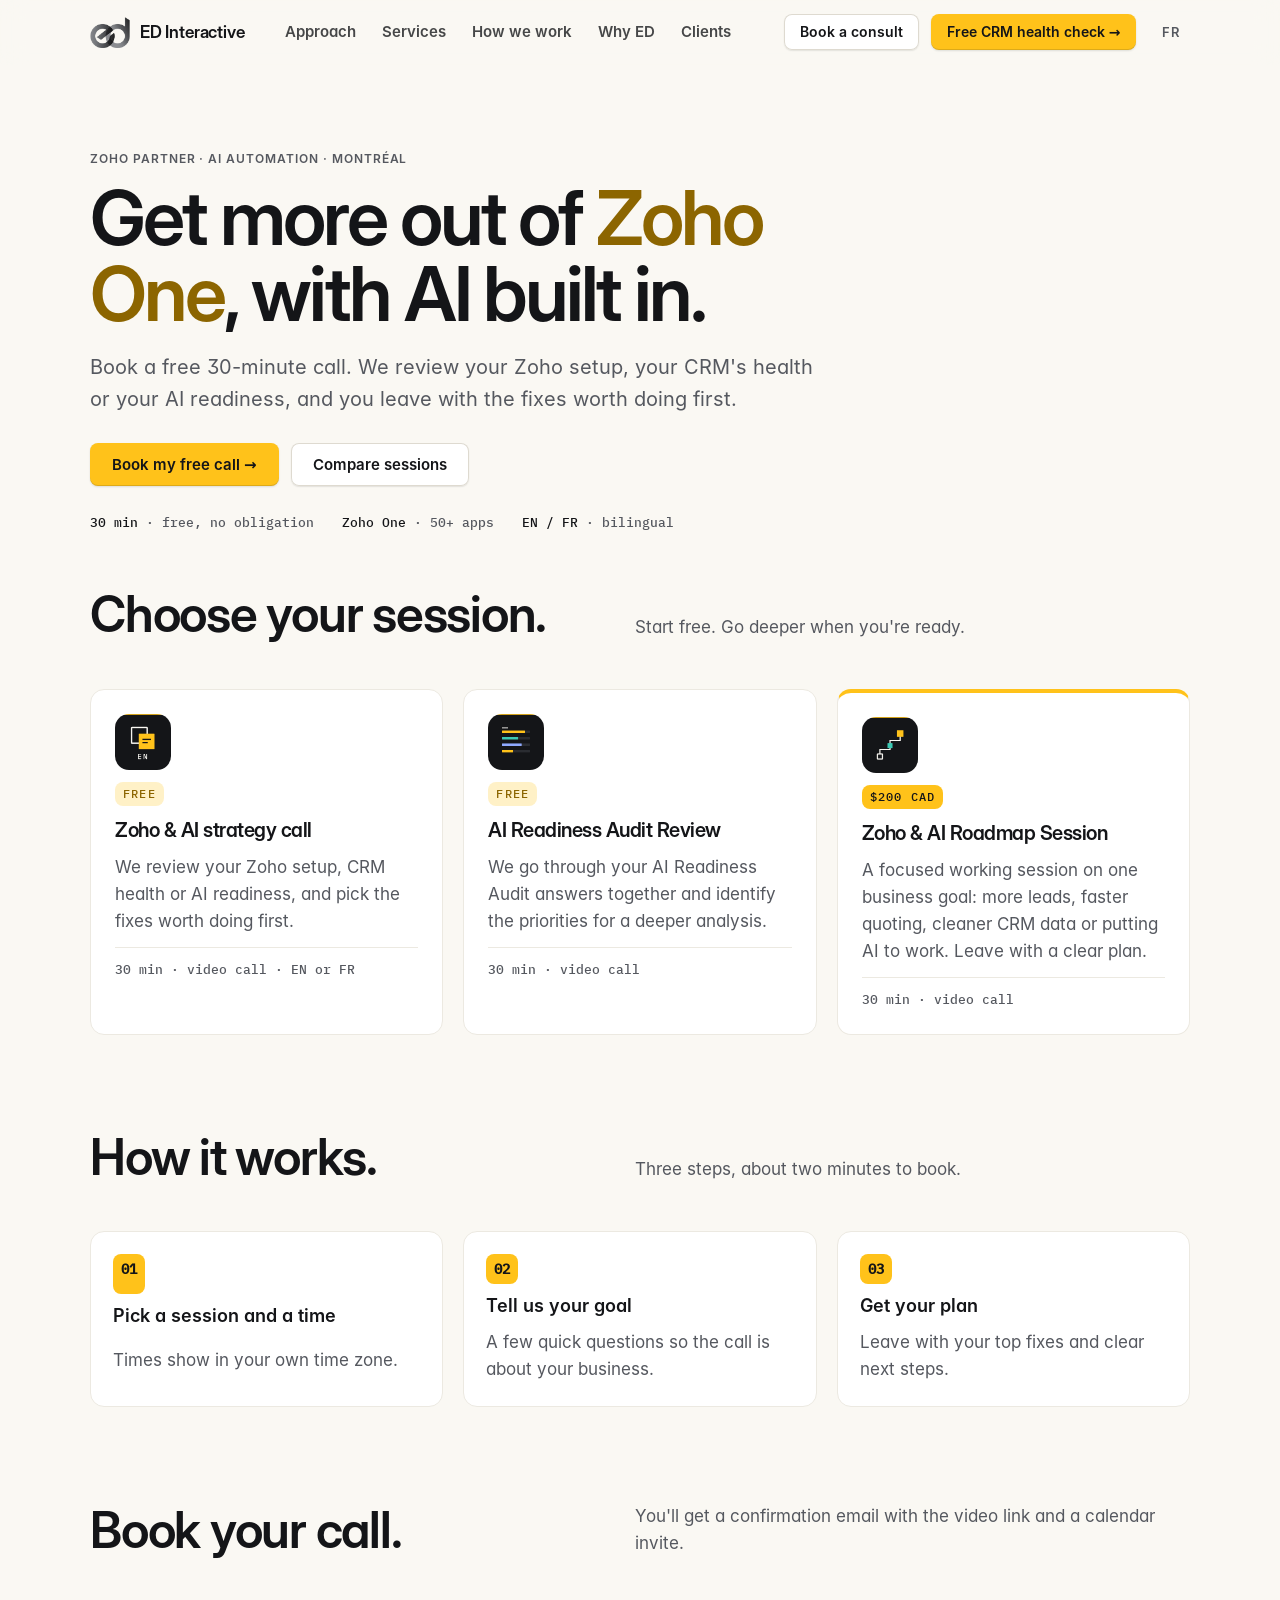
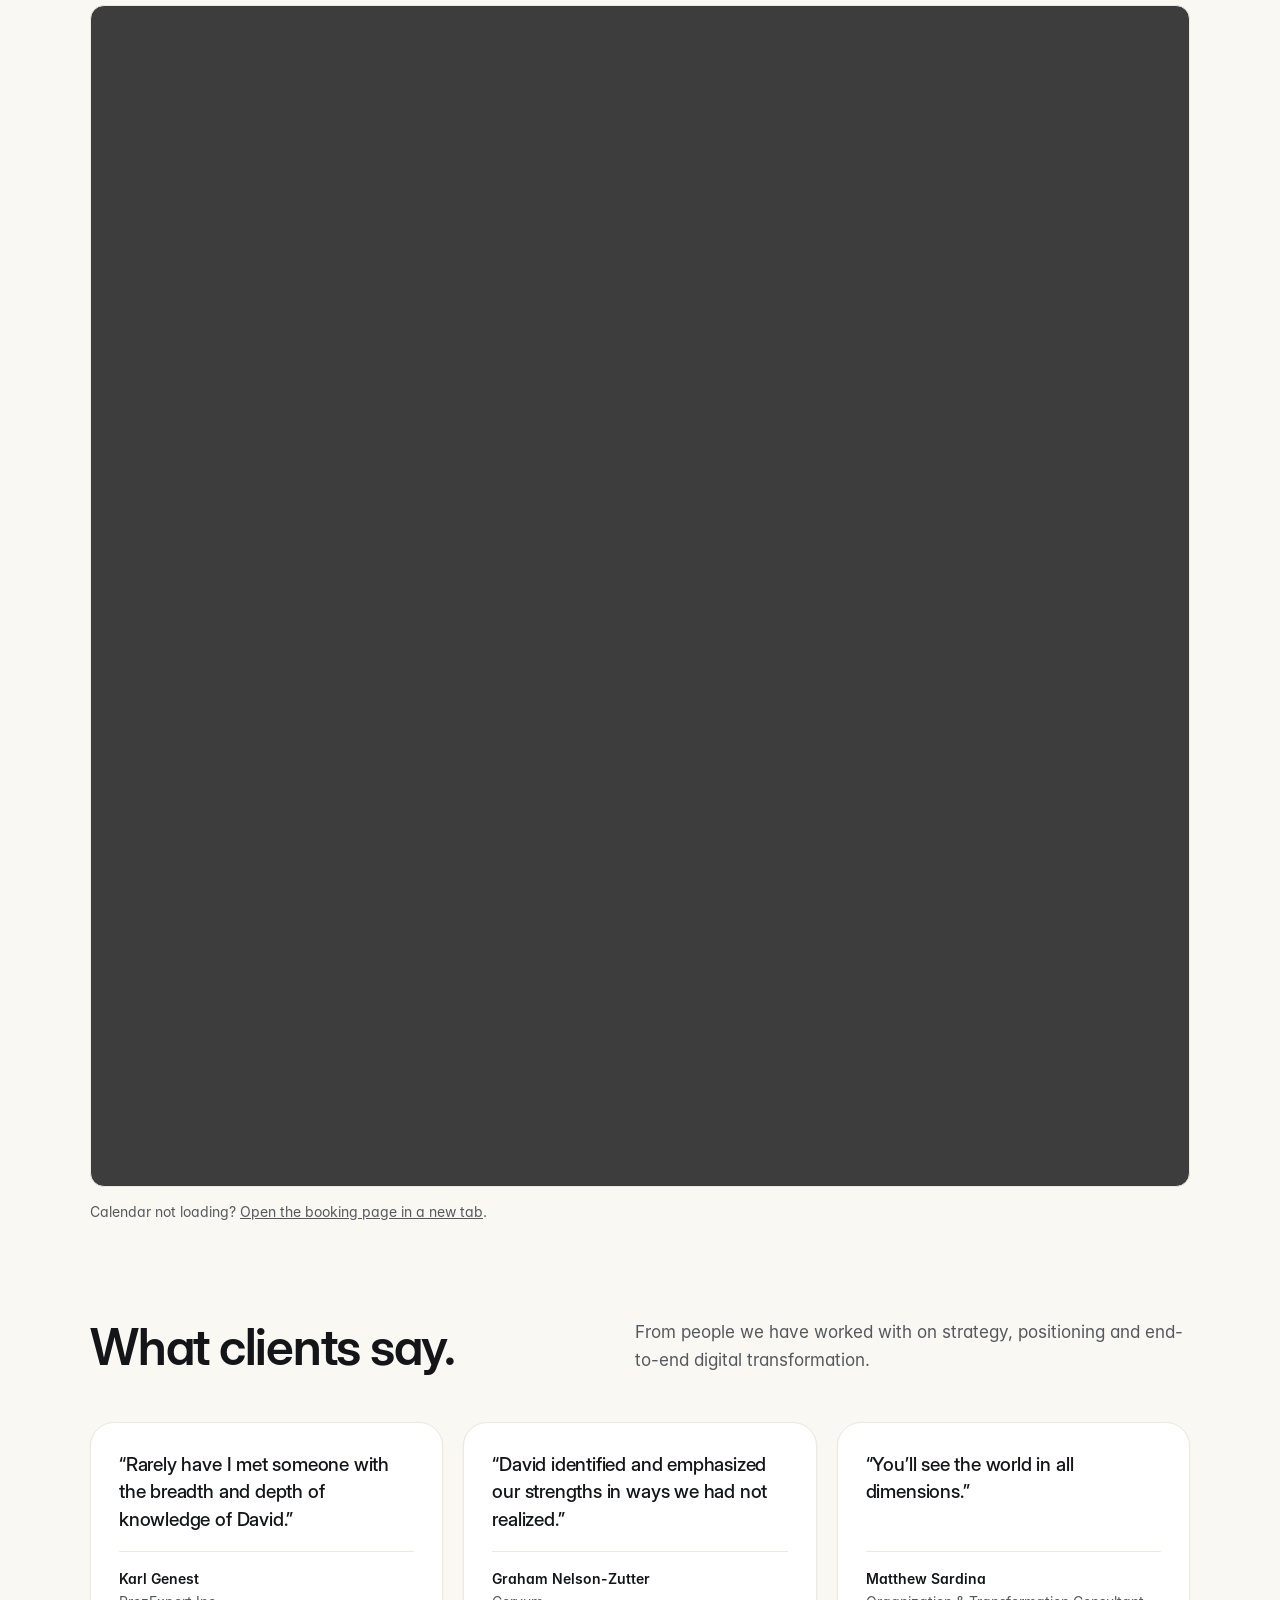
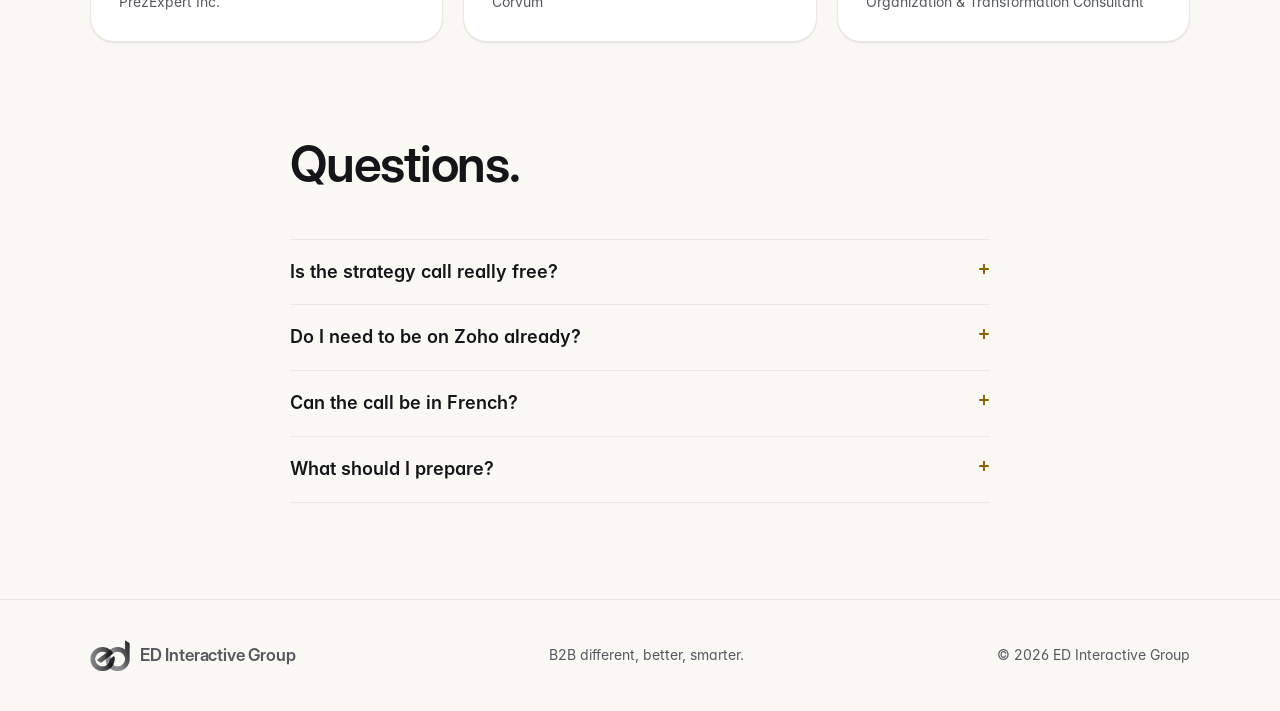
==== book/index.html @ f540cc19 "Booking pages /book/ and /fr/reserver/ with the Zoho Bookings widget embedded - New EN/FR booking la" ====
<!DOCTYPE html>
<html lang="en">
<head>
<meta charset="utf-8">
<meta name="viewport" content="width=device-width, initial-scale=1, viewport-fit=cover">
<title>Book a call | ED Interactive Group</title>
<meta name="description" content="Book a free 30-minute Zoho &amp; AI strategy call with ED Interactive Group, a Zoho Partner. Leave with the fixes worth doing first. In English or French.">
<link rel="canonical" href="https://edinteractive.digital/book/">
<link rel="alternate" hreflang="en" href="https://edinteractive.digital/book/">
<link rel="alternate" hreflang="fr" href="https://edinteractive.digital/fr/reserver/">
<link rel="alternate" hreflang="x-default" href="https://edinteractive.digital/book/">
<meta property="og:type" content="website">
<meta property="og:locale" content="en_CA">
<meta property="og:locale:alternate" content="fr_CA">
<meta property="og:title" content="Book a call | ED Interactive Group">
<meta property="og:description" content="A free 30-minute Zoho &amp; AI strategy call. Leave with the fixes worth doing first.">
<meta property="og:url" content="https://edinteractive.digital/book/">
<meta property="og:image" content="https://edinteractive.digital/assets/img/og.png">
<meta name="theme-color" content="#141518">
<link rel="icon" href="/favicon.ico?v=2" sizes="any">
<link rel="icon" type="image/png" sizes="32x32" href="/assets/img/favicon-32x32.png?v=2">
<link rel="apple-touch-icon" href="/assets/img/apple-touch-icon-180x180.png?v=2">
<link rel="preload" href="/assets/fonts/familjen-grotesk.woff2" as="font" type="font/woff2" crossorigin>
<link rel="preload" href="/assets/fonts/ibm-plex-sans.woff2" as="font" type="font/woff2" crossorigin>
<link rel="stylesheet" href="/assets/css/site.css?v=8">
<link rel="stylesheet" href="/assets/css/book.css?v=1">
</head>
<body>
<header>
  <div class="wrap nav">
    <a class="brand" href="/" aria-label="ED Interactive home"><span class="mark" role="img" aria-label="ed monogram"></span>ED Interactive</a>
    <ul>
      <li><a href="/#approach">Approach</a></li>
      <li><a href="/#services">Services</a></li>
      <li><a href="/#process">How we work</a></li>
      <li><a href="/#why">Why ED</a></li>
      <li><a href="/#voices">Clients</a></li>
    </ul>
    <a class="btn btn-ghost nav-consult" href="#book">Book a consult</a>
    <a class="btn btn-primary" href="/health-check/">Free CRM health check →</a>
    <a class="nav-lang" href="/fr/reserver/" hreflang="fr" lang="fr" title="Français">FR</a>
  </div>
</header>

<main id="top">
  <section class="bkg-hero">
    <div class="wrap">
      <p class="eyebrow">Zoho Partner · AI automation · Montréal</p>
      <h1>Get more out of <em>Zoho One</em>, with AI built in.</h1>
      <p class="lede">Book a free 30-minute call. We review your Zoho setup, your CRM's health or your AI readiness, and you leave with the fixes worth doing first.</p>
      <div class="cta-row">
        <a class="btn btn-primary" href="#book">Book my free call →</a>
        <a class="btn btn-ghost" href="#sessions">Compare sessions</a>
      </div>
      <ul class="bkg-facts">
        <li><b>30 min</b> · free, no obligation</li>
        <li><b>Zoho One</b> · 50+ apps</li>
        <li><b>EN / FR</b> · bilingual</li>
      </ul>
    </div>
  </section>

  <section id="sessions" class="flush-top">
    <div class="wrap">
      <div class="sec-head">
        <h2>Choose your session.</h2>
        <p>Start free. Go deeper when you're ready.</p>
      </div>
      <div class="bkg-sessions">
        <a class="bkg-session" href="#book">
          <img src="/assets/img/brand/services/v2/free-strategy-call-en.png" alt="" width="56" height="56">
          <span class="bkg-tag">Free</span>
          <h3>Zoho &amp; AI strategy call</h3>
          <p>We review your Zoho setup, CRM health or AI readiness, and pick the fixes worth doing first.</p>
          <span class="bkg-meta">30 min · video call · EN or FR</span>
        </a>
        <a class="bkg-session" href="#book">
          <img src="/assets/img/brand/services/v2/ai-readiness-audit-review.png" alt="" width="56" height="56">
          <span class="bkg-tag">Free</span>
          <h3>AI Readiness Audit Review</h3>
          <p>We go through your AI Readiness Audit answers together and identify the priorities for a deeper analysis.</p>
          <span class="bkg-meta">30 min · video call</span>
        </a>
        <a class="bkg-session paid" href="#book">
          <img src="/assets/img/brand/services/v2/zoho-ai-roadmap-session.png" alt="" width="56" height="56">
          <span class="bkg-tag">$200 CAD</span>
          <h3>Zoho &amp; AI Roadmap Session</h3>
          <p>A focused working session on one business goal: more leads, faster quoting, cleaner CRM data or putting AI to work. Leave with a clear plan.</p>
          <span class="bkg-meta">30 min · video call</span>
        </a>
      </div>
    </div>
  </section>

  <section id="how" class="flush-top">
    <div class="wrap">
      <div class="sec-head">
        <h2>How it works.</h2>
        <p>Three steps, about two minutes to book.</p>
      </div>
      <ol class="bkg-steps">
        <li><b>Pick a session and a time</b><span>Times show in your own time zone.</span></li>
        <li><b>Tell us your goal</b><span>A few quick questions so the call is about your business.</span></li>
        <li><b>Get your plan</b><span>Leave with your top fixes and clear next steps.</span></li>
      </ol>
    </div>
  </section>

  <section id="book" class="flush-top">
    <div class="wrap">
      <div class="sec-head">
        <h2>Book your call.</h2>
        <p>You'll get a confirmation email with the video link and a calendar invite.</p>
      </div>
      <div class="bkg-embed">
        <iframe src="https://bookings.edinteractive.digital/portal-embed#/scheduler" title="Book a call with ED Interactive Group" loading="lazy" referrerpolicy="strict-origin-when-cross-origin"></iframe>
      </div>
      <p class="bkg-fallback">Calendar not loading? <a href="https://bookings.edinteractive.digital/" target="_blank" rel="noopener">Open the booking page in a new tab</a>.</p>
    </div>
  </section>

  <section id="voices" class="flush-top">
    <div class="wrap">
      <div class="sec-head">
        <h2>What clients say.</h2>
        <p>From people we have worked with on strategy, positioning and end-to-end digital transformation.</p>
      </div>
      <div class="voices">
        <figure class="voice"><blockquote>&ldquo;Rarely have I met someone with the breadth and depth of knowledge of David.&rdquo;</blockquote><figcaption><b>Karl Genest</b>PrezExpert Inc.</figcaption></figure>
        <figure class="voice"><blockquote>&ldquo;David identified and emphasized our strengths in ways we had not realized.&rdquo;</blockquote><figcaption><b>Graham Nelson-Zutter</b>Corvum</figcaption></figure>
        <figure class="voice"><blockquote>&ldquo;You&rsquo;ll see the world in all dimensions.&rdquo;</blockquote><figcaption><b>Matthew Sardina</b>Organization &amp; Transformation Consultant</figcaption></figure>
      </div>
    </div>
  </section>

  <section id="faq" class="flush-top">
    <div class="wrap bkg-faq">
      <div class="sec-head"><h2>Questions.</h2></div>
      <details><summary>Is the strategy call really free?</summary><p>Yes. 30 minutes, no obligation. If there's a fit, we suggest next steps; if not, you keep the advice.</p></details>
      <details><summary>Do I need to be on Zoho already?</summary><p>No. We help teams already on Zoho One and teams deciding whether it's right for them.</p></details>
      <details><summary>Can the call be in French?</summary><p>Yes. Book the French session, or tell us in the booking form.</p></details>
      <details><summary>What should I prepare?</summary><p>Just your main goal or pain point. For a sharper call, take the <a href="/health-check/">free CRM health check</a> first and we'll walk through your results together.</p></details>
    </div>
  </section>
</main>

<footer>
  <div class="wrap">
    <a class="brand" href="/"><span class="mark" aria-hidden="true"></span>ED Interactive Group</a>
    <span>B2B different, better, smarter.</span>
    <span>© 2026 ED Interactive Group</span>
  </div>
</footer>
</body>
</html>
---- assets/css/site.css ----
/* Self-hosted fonts (latin subset, SIL OFL). Inter for body, Inter Display for headings; Plex Mono kept for figures. */
@font-face{font-family:"Inter";font-style:normal;font-weight:400;font-display:swap;src:url(/assets/fonts/inter-400.woff) format("woff")}
@font-face{font-family:"Inter";font-style:normal;font-weight:500 700;font-display:swap;src:url(/assets/fonts/inter-600.woff) format("woff")}
@font-face{font-family:"Inter Display";font-style:normal;font-weight:400 500;font-display:swap;src:url(/assets/fonts/inter-display-500.woff) format("woff")}
@font-face{font-family:"Inter Display";font-style:normal;font-weight:600 800;font-display:swap;src:url(/assets/fonts/inter-display-600.woff) format("woff")}
@font-face{font-family:"IBM Plex Mono";font-style:normal;font-weight:400;font-display:swap;src:url(/assets/fonts/ibm-plex-mono-400.woff2) format("woff2");unicode-range:U+0000-00FF, U+0131, U+0152-0153, U+02BB-02BC, U+02C6, U+02DA, U+02DC, U+0304, U+0308, U+0329, U+2000-206F, U+20AC, U+2122, U+2191, U+2193, U+2212, U+2215, U+FEFF, U+FFFD}
@font-face{font-family:"IBM Plex Mono";font-style:normal;font-weight:500;font-display:swap;src:url(/assets/fonts/ibm-plex-mono-500.woff2) format("woff2");unicode-range:U+0000-00FF, U+0131, U+0152-0153, U+02BB-02BC, U+02C6, U+02DA, U+02DC, U+0304, U+0308, U+0329, U+2000-206F, U+20AC, U+2122, U+2191, U+2193, U+2212, U+2215, U+FEFF, U+FFFD}
/* ED brand v0.2 "Signal Gold" palette, soft-product layout: warm paper, rounded cards, soft shadows and gold glows,
   dot-grid bands. Gold is fill only (buttons, bars, tags); Gold Deep for gold text on light. Pillars: Different=Gold, Better=Teal, Smarter=Sky. */
:root{
  --paper:#FAF8F3; --paper-2:#F4F1E8; --surface:#ffffff; --ink:#141518; --muted:#55585F; --line:#ECE9E1; --line-strong:#DEDAD0;
  --graphite:#141518; --on-graphite:#FAF8F3;
  --gold:#FFC21A; --gold-hover:#FFCB3D; --on-gold:#141518;
  --signal:#8C6500; --signal-soft:#FFF1C7; --signal-on-dark:#FFC21A;
  --better:#0E7F72; --smarter:#3D6BFF;
  --good:#0E7F72; --warn:#8C6500;
  --dot:#E4E0D6; --glow:rgba(255,194,26,.28);
  --shadow-s:0 1px 2px rgba(20,21,24,.06),0 1px 1px rgba(20,21,24,.04);
  --shadow-m:0 1px 2px rgba(20,21,24,.05),0 12px 32px -12px rgba(20,21,24,.14);
  --display:"Inter Display", "Inter", "Helvetica Neue", Arial, sans-serif;
  --body:"Inter", "Segoe UI", system-ui, sans-serif;
  --mono:"IBM Plex Mono", ui-monospace, Menlo, monospace;
  --radius-s:8px; --radius-m:14px; --radius-l:24px;
  --logo-filter:none;
}
@media (prefers-color-scheme: dark){:root:not([data-theme="light"]){
  --paper:#121316; --paper-2:#17181C; --surface:#1A1C20; --ink:#FAF8F3; --muted:#A3A6AD; --line:#2A2C31; --line-strong:#3A3C42;
  --graphite:#0C0D0F; --on-graphite:#FAF8F3;
  --signal:#FFC21A; --signal-soft:#3A3010; --signal-on-dark:#FFC21A;
  --better:#3CC9B4; --smarter:#8FA9FF; --good:#3CC9B4; --warn:#FFC21A;
  --dot:#2A2C31; --glow:rgba(255,194,26,.14);
  --shadow-s:0 1px 2px rgba(0,0,0,.4); --shadow-m:0 1px 2px rgba(0,0,0,.4),0 16px 40px -16px rgba(0,0,0,.6);
  --logo-filter:invert(1) brightness(1.15); color-scheme:dark }}
:root[data-theme="dark"]{
  --paper:#121316; --paper-2:#17181C; --surface:#1A1C20; --ink:#FAF8F3; --muted:#A3A6AD; --line:#2A2C31; --line-strong:#3A3C42;
  --graphite:#0C0D0F; --on-graphite:#FAF8F3;
  --signal:#FFC21A; --signal-soft:#3A3010; --signal-on-dark:#FFC21A;
  --better:#3CC9B4; --smarter:#8FA9FF; --good:#3CC9B4; --warn:#FFC21A;
  --dot:#2A2C31; --glow:rgba(255,194,26,.14);
  --shadow-s:0 1px 2px rgba(0,0,0,.4); --shadow-m:0 1px 2px rgba(0,0,0,.4),0 16px 40px -16px rgba(0,0,0,.6);
  --logo-filter:invert(1) brightness(1.15); color-scheme:dark }

*{box-sizing:border-box}
html{scroll-padding-top:84px}
body{background:var(--paper);color:var(--ink);font:400 17px/1.6 var(--body);margin:0;-webkit-font-smoothing:antialiased;font-feature-settings:"cv11","ss01"}
.wrap{max-width:1180px;margin-inline:auto;padding-inline:clamp(16px,4vw,40px)}
h1,h2,h3{font-family:var(--display);font-weight:600;text-wrap:balance;margin:0;letter-spacing:-.025em}
p{margin:0}
a{color:inherit}
a:focus-visible,button:focus-visible,input:focus-visible,select:focus-visible{outline:2px solid var(--signal);outline-offset:3px}
.eyebrow{font:600 12px/1 var(--body);letter-spacing:.08em;text-transform:uppercase;color:var(--muted)}

/* nav */
header{position:sticky;top:env(safe-area-inset-top,0px);z-index:5;background:color-mix(in srgb,var(--paper) 86%,transparent);backdrop-filter:blur(12px);-webkit-backdrop-filter:blur(12px);border-bottom:1px solid transparent;transition:border-color .2s,box-shadow .2s}
header.scrolled{border-bottom-color:var(--line);box-shadow:0 6px 24px -18px rgba(20,21,24,.35)}
.nav{display:flex;align-items:center;gap:28px;padding-block:14px}
.brand{display:flex;align-items:center;gap:10px;text-decoration:none;font:600 17px/1 var(--display);letter-spacing:-.01em}
.mark{width:40px;height:31px;background:url("/assets/img/ed-logo.png") -9.6px -14px/59.3px no-repeat;filter:var(--logo-filter)}
.nav ul{display:flex;gap:26px;list-style:none;margin:0 0 0 12px;padding:0;font-size:15px;font-weight:500;color:var(--ink)}
.nav ul a{text-decoration:none;white-space:nowrap;opacity:.78;transition:opacity .15s}.nav ul a:hover{opacity:1}
.nav ul + .btn{margin-left:auto}
.btn{display:inline-flex;align-items:center;justify-content:center;gap:8px;border:0;border-radius:var(--radius-s);padding:12px 20px;font:600 15px/1 var(--body);text-decoration:none;cursor:pointer;transition:transform .15s,background-color .15s,box-shadow .15s}
.btn:hover{transform:translateY(-1px)}
.btn-primary{background:var(--gold);color:var(--on-gold);box-shadow:inset 0 -1px 0 rgba(20,21,24,.14),0 1px 2px rgba(20,21,24,.12)}
.btn-primary:hover{background:var(--gold-hover);box-shadow:inset 0 -1px 0 rgba(20,21,24,.14),0 8px 20px -8px var(--glow)}
.btn-ghost{background:var(--surface);color:var(--ink);box-shadow:inset 0 0 0 1px var(--line-strong),var(--shadow-s)}
.btn-ghost:hover{box-shadow:inset 0 0 0 1px var(--ink),var(--shadow-s)}
.nav .btn{padding:11px 16px;font-size:14px}
.nav .nav-consult{margin-right:-16px}
@media (max-width:1060px){.nav ul{display:none}.nav .btn{margin-left:auto}.nav .btn+.btn{margin-left:0}}
@media (max-width:600px){.nav .nav-consult{display:none}.nav .nav-consult+.btn{margin-left:auto}}
.nav .btn{white-space:nowrap}
@media (max-width:420px){.nav .brand{font-size:0;gap:0}}
/* Language switch (EN / FR), last item in the header. */
.nav-lang{font:600 13px/1 var(--body);letter-spacing:.06em;color:var(--muted);text-decoration:none;padding:9px 10px;margin-left:-12px;border-radius:var(--radius-s)}
.nav-lang:hover{color:var(--ink);background:var(--paper-2)}
@media (min-width:1061px){.nav .brand{white-space:nowrap;flex-shrink:0}}
@media (max-width:360px){.nav{gap:10px}.nav .btn{padding:11px 12px}}
@media (max-width:480px){.nav{gap:16px}.nav-lang{margin-left:-6px}}
/* French labels run longer: drop the section links a little earlier. */
@media (max-width:1180px){:lang(fr) .nav ul{display:none}:lang(fr) .nav .btn{margin-left:auto}:lang(fr) .nav .btn+.btn{margin-left:0}}

/* hero */
.hero-band{position:relative;isolation:isolate}
.hero-band::before{content:"";position:absolute;inset:0;z-index:-1;background-image:radial-gradient(var(--dot) 1.4px,transparent 1.6px);background-size:28px 28px;
  -webkit-mask-image:radial-gradient(ellipse 70% 60% at 70% 40%,#000 20%,transparent 75%);mask-image:radial-gradient(ellipse 70% 60% at 70% 40%,#000 20%,transparent 75%)}
.hero{display:grid;grid-template-columns:1.1fr .9fr;gap:56px;align-items:center;padding-block:72px 40px}
.hero > *{min-width:0}
.pill{display:inline-flex;align-items:center;gap:8px;padding:7px 12px;border-radius:999px;background:var(--surface);box-shadow:inset 0 0 0 1px var(--line-strong),var(--shadow-s);font:500 13px/1.2 var(--body);letter-spacing:0;text-transform:none;color:var(--ink)}
.pill::before{content:"";width:7px;height:7px;border-radius:50%;background:var(--gold);box-shadow:0 0 0 3px var(--signal-soft)}
.tagline{font-family:var(--display);font-weight:600;font-size:clamp(44px,6.4vw,84px);line-height:1;letter-spacing:-.035em;margin-top:24px}
.tagline span{display:block}
.tagline .b2b{font-weight:500;color:var(--muted)}
.tagline em{font-style:normal;color:var(--signal)}
.tagline em.b{color:var(--better)}.tagline em.s{color:var(--smarter)}
.lede{font-size:clamp(17px,1.5vw,19px);color:var(--muted);max-width:54ch;margin-top:24px}
.lede strong{color:var(--ink);font-weight:600}
.cta-row{display:flex;flex-wrap:wrap;gap:12px;margin-top:30px}
.cta-row .btn{padding:14px 22px}
.trust{display:flex;flex-wrap:wrap;gap:8px 22px;margin:20px 0 0;padding:0;list-style:none;font-size:14px;color:var(--muted)}
.trust li{display:flex;align-items:center;gap:7px}
.trust li::before{content:"";width:14px;height:14px;border-radius:50%;border:1.5px solid var(--good);background:radial-gradient(var(--good) 2.5px,transparent 3px)}

.panel{position:relative;background:var(--surface);border:1px solid var(--line);border-radius:var(--radius-l);padding:24px;
  box-shadow:0 1px 2px rgba(20,21,24,.05),0 40px 80px -40px rgba(20,21,24,.35),0 0 0 8px color-mix(in srgb,var(--surface) 55%,transparent),0 30px 90px -20px var(--glow)}
.panel-head{display:flex;justify-content:space-between;align-items:center;gap:12px;border-bottom:1px solid var(--line);padding-bottom:14px}
.panel-head b{font:600 15px/1.2 var(--display)}
.panel-head .eyebrow{font-size:11px;padding:5px 9px;border-radius:999px;background:var(--paper-2)}
.score{display:flex;align-items:flex-end;gap:16px;margin-block:18px 16px}
.score .num{font:600 64px/1 var(--display);letter-spacing:-.04em;font-variant-numeric:tabular-nums}
.score .to{font:500 13px/1.4 var(--body);color:var(--muted)}
.score .to b{color:var(--good)}
.rows{display:grid;gap:12px;font-size:14px}
.row{display:grid;grid-template-columns:1fr auto;gap:6px 12px;align-items:center}
.row .v{font:500 13px var(--mono);font-variant-numeric:tabular-nums}
.bar{grid-column:1/-1;height:6px;background:var(--paper-2);border-radius:999px;overflow:hidden}
.bar i{display:block;height:100%;background:var(--gold);border-radius:999px;animation:grow 1.2s cubic-bezier(.2,.7,.2,1) both}
.bar i.ok{background:var(--good)}
@keyframes grow{from{width:0}}
.panel-foot{margin-top:18px;font:400 12px/1.4 var(--body);color:var(--muted)}

/* prompt bar (types example questions, opens the health check) */
.prompt-wrap{padding-block:8px 56px}
.prompt{display:flex;align-items:center;gap:14px;padding:10px 10px 10px 18px;border-radius:var(--radius-m);background:var(--surface);text-decoration:none;color:var(--ink);
  box-shadow:inset 0 0 0 1px var(--line-strong),0 1px 2px rgba(20,21,24,.05),0 18px 50px -24px var(--glow);transition:box-shadow .2s,transform .2s}
.prompt:hover{box-shadow:inset 0 0 0 1px var(--signal),0 1px 2px rgba(20,21,24,.05),0 22px 60px -22px var(--glow);transform:translateY(-1px)}
.prompt svg{flex:none;color:var(--muted)}
.prompt-text{flex:1;min-width:0;font-size:16px;white-space:nowrap;overflow:hidden;text-overflow:ellipsis}
.prompt-text .typed{color:var(--ink)}
.prompt-text .caret{display:inline-block;width:1.5px;height:1.1em;margin-left:1px;vertical-align:-.15em;background:var(--ink);animation:blink 1s steps(1) infinite}
.prompt-text .hint{color:var(--muted);margin-left:10px;font-size:14px}
.prompt .btn{flex:none;pointer-events:none}
@keyframes blink{50%{opacity:0}}
@media (max-width:640px){.prompt-text .hint{display:none}.prompt .btn{padding:11px 12px;font-size:14px}}
@media (max-width:440px){.prompt .btn .long{display:none}}

/* app strip */
.apps{border-block:1px solid var(--line);background:var(--paper)}
.apps .wrap{display:flex;flex-wrap:wrap;gap:12px 36px;align-items:center;justify-content:center;padding-block:22px;font:600 15px var(--display);letter-spacing:-.01em;color:var(--muted)}
.apps .wrap span:first-child{font:500 13px var(--body);letter-spacing:0;color:var(--muted);opacity:.8;flex-basis:100%;text-align:center}
@media (min-width:900px){.apps .wrap span:first-child{flex-basis:auto}}

/* scroll-reveal statement */
.statement{padding-block:110px;background:linear-gradient(var(--paper),var(--paper-2) 40%,var(--paper))}
.statement p{max-width:30ch;margin-inline:auto;text-align:center;font:500 clamp(26px,3.4vw,42px)/1.25 var(--display);letter-spacing:-.025em;color:var(--ink)}
.statement p b{font-weight:600}
.fx .statement .w{opacity:.18;transition:opacity .25s}
.fx .statement .w.on{opacity:1}

/* sections */
section{padding-block:96px}
.sec-head{display:grid;grid-template-columns:1fr 1.1fr;gap:40px;align-items:end;margin-bottom:48px}
.sec-head h2{font-size:clamp(32px,4vw,50px);line-height:1.05}
.sec-head p{color:var(--muted);max-width:52ch}

/* pillars */
.pillars{display:grid;grid-template-columns:repeat(3,1fr);gap:20px}
.pillar{background:var(--surface);border:1px solid var(--line);border-radius:var(--radius-l);padding:28px;display:grid;gap:14px;align-content:start;box-shadow:var(--shadow-s);position:relative;overflow:hidden;transition:transform .25s,box-shadow .25s}
.pillar::after{content:"";position:absolute;inset:0 0 auto;height:3px;background:var(--gold)}
.pillar.better::after{background:var(--better)}.pillar.smarter::after{background:var(--smarter)}
.pillar:hover{transform:translateY(-3px);box-shadow:var(--shadow-m)}
.pillar h3{font-size:38px;font-weight:600;letter-spacing:-.035em}
.pillar h3 em{font-style:normal;color:var(--signal)}
.pillar p{color:var(--muted)}
.pillar.better h3 em,.pillar.better li::before{color:var(--better);background-color:var(--better)}
.pillar.smarter h3 em,.pillar.smarter li::before{color:var(--smarter);background-color:var(--smarter)}
.pillar h3 em{background:none!important}
.pillar ul{list-style:none;margin:6px 0 0;padding:16px 0 0;border-top:1px solid var(--line);display:grid;gap:8px;font-size:15px}
.pillar li::before{content:"";display:inline-block;width:6px;height:6px;border-radius:50%;background:var(--gold);margin-right:10px;vertical-align:middle}

/* services: dark inset band with a sticky tab strip */
.services{background:var(--graphite);color:var(--on-graphite);border:1px solid color-mix(in srgb,var(--on-graphite) 8%,transparent);margin-inline:clamp(8px,1.6vw,20px);border-radius:clamp(20px,3vw,36px);position:relative;overflow:clip}
.services::before{content:"";position:absolute;inset:0;pointer-events:none;background-image:radial-gradient(color-mix(in srgb,var(--on-graphite) 12%,transparent) 1.2px,transparent 1.5px);background-size:28px 28px;
  -webkit-mask-image:linear-gradient(#000,transparent 45%);mask-image:linear-gradient(#000,transparent 45%)}
.services .wrap{position:relative}
.services .sec-head p{color:color-mix(in srgb,var(--on-graphite) 70%,transparent)}
.svc-tabs{position:sticky;top:76px;z-index:2;display:flex;gap:4px;padding:5px;margin-bottom:24px;border-radius:var(--radius-m);overflow-x:auto;scrollbar-width:none;
  background:color-mix(in srgb,var(--graphite) 80%,#2a2c31);backdrop-filter:blur(10px);-webkit-backdrop-filter:blur(10px);box-shadow:inset 0 0 0 1px color-mix(in srgb,var(--on-graphite) 12%,transparent)}
.svc-tabs::-webkit-scrollbar{display:none}
.svc-tabs a{flex:1 0 auto;text-align:center;padding:10px 16px;border-radius:10px;font:500 14px/1 var(--body);text-decoration:none;color:color-mix(in srgb,var(--on-graphite) 65%,transparent);transition:background-color .2s,color .2s}
.svc-tabs a:hover{color:var(--on-graphite)}
.svc-tabs a.active{background:var(--on-graphite);color:var(--graphite)}
.svc-grid{display:grid;grid-template-columns:repeat(2,1fr);gap:16px}
.svc{background:color-mix(in srgb,var(--on-graphite) 4%,var(--graphite));border:1px solid color-mix(in srgb,var(--on-graphite) 10%,transparent);border-radius:var(--radius-l);padding:32px;display:grid;gap:14px;align-content:start;transition:border-color .25s,background-color .25s}
.svc.active,.svc:hover{border-color:color-mix(in srgb,var(--gold) 55%,transparent);background:color-mix(in srgb,var(--on-graphite) 6%,var(--graphite))}
.svc .eyebrow{justify-self:start;color:var(--on-gold);background:var(--gold);padding:6px 10px;border-radius:999px;font-size:11px}
.svc h3{font-size:26px;font-weight:600}
.svc p{color:color-mix(in srgb,var(--on-graphite) 75%,transparent);font-size:16px}
.svc .out{font:400 14px/1.5 var(--body);color:var(--on-graphite);border-top:1px solid color-mix(in srgb,var(--on-graphite) 12%,transparent);padding-top:16px}
.svc .out b{color:var(--signal-on-dark);font-weight:600}

/* pipeline */
.flow{display:grid;grid-template-columns:repeat(4,1fr);gap:16px;counter-reset:s;position:relative}
.step{background:var(--surface);border:1px solid var(--line);border-radius:var(--radius-l);padding:24px;display:grid;gap:10px;align-content:start;position:relative;box-shadow:var(--shadow-s)}
/* Step labels: yellow tag with ink text (yellow text alone is unreadable on the light paper). */
.step::before{counter-increment:s;content:"Step " counter(s);justify-self:start;font:600 11px/1 var(--body);letter-spacing:.08em;text-transform:uppercase;background:var(--gold);color:var(--on-gold);padding:6px 10px;border-radius:999px}
:lang(fr) .step::before{content:"Étape " counter(s)}
.step + .step::after{content:"";position:absolute;left:-17px;top:36px;width:16px;border-top:1.5px dashed var(--line-strong)}
.step h3{font-size:22px;font-weight:600}
.step p{color:var(--muted);font-size:15px}
.step code{font:500 12px var(--mono);color:var(--ink);background:var(--paper-2);border:1px solid var(--line);border-radius:6px;padding:2px 6px}

/* compare */
.compare{overflow-x:auto;border:1px solid var(--line);border-radius:var(--radius-l);background:var(--surface);box-shadow:var(--shadow-m)}
table{border-collapse:collapse;width:100%;min-width:620px;font-size:15px}
th,td{text-align:left;padding:18px 22px;border-bottom:1px solid var(--line);vertical-align:top}
tr:last-child td,tr:last-child th{border-bottom:0}
thead th{font:600 12px var(--body);letter-spacing:.08em;text-transform:uppercase;color:var(--muted);background:var(--paper-2)}
thead th:last-child{color:var(--ink)}
thead th:last-child::before{content:"";display:inline-block;width:7px;height:7px;border-radius:50%;background:var(--gold);margin-right:8px;vertical-align:1px}
tbody th{font-weight:600;width:22%;font-family:var(--body);font-size:15px;letter-spacing:0;text-transform:none;color:var(--ink)}
td:nth-child(2){color:var(--muted)}
td:last-child{background:color-mix(in srgb,var(--signal-soft) 35%,transparent)}

/* cta */
.closer{display:grid;grid-template-columns:1fr 1fr;gap:48px;align-items:start}
.closer > *{min-width:0}
.closer h2{font-size:clamp(34px,4.2vw,54px);line-height:1.04}
.closer p{color:var(--muted);margin-top:18px;max-width:46ch}
.checks{list-style:none;padding:0;margin:24px 0 0;display:grid;gap:12px}
.checks li{display:flex;gap:12px;align-items:flex-start}
.checks li::before{content:"✓";flex:none;display:grid;place-items:center;width:22px;height:22px;border-radius:50%;background:color-mix(in srgb,var(--good) 14%,transparent);color:var(--good);font-weight:700;font-size:12px;margin-top:2px}
form{background:var(--surface);border:1px solid var(--line);border-radius:var(--radius-l);padding:28px;display:grid;gap:16px;box-shadow:0 1px 2px rgba(20,21,24,.05),0 30px 80px -30px var(--glow)}
label{display:grid;gap:6px;font-size:14px;font-weight:500}
[hidden]{display:none!important}
input,select{font:inherit;font-size:16px;padding:12px 14px;border:1px solid var(--line-strong);border-radius:var(--radius-s);background:var(--paper);color:var(--ink);width:100%;transition:border-color .15s,box-shadow .15s}
input:focus,select:focus{border-color:var(--signal);box-shadow:0 0 0 4px var(--signal-soft)}
.form-msg{font:500 13px var(--body);color:var(--good)}
.form-actions{display:flex;flex-wrap:wrap;gap:12px}.form-actions .btn{flex:1 1 auto;justify-content:center}

footer{border-top:1px solid var(--line);padding-block:40px;color:var(--muted);font-size:14px}
footer .wrap{display:flex;flex-wrap:wrap;gap:16px 40px;justify-content:space-between;align-items:center}

/* scroll-in (only when JS has added .fx to <html>) */
.fx .rv{opacity:0;transform:translateY(18px);transition:opacity .6s cubic-bezier(.2,.7,.2,1),transform .6s cubic-bezier(.2,.7,.2,1)}
.fx .rv.in{opacity:1;transform:none}

@media (max-width:900px){
  .hero,.sec-head,.closer{grid-template-columns:1fr}
  .hero{gap:40px;padding-block:48px 32px}
  .pillars{grid-template-columns:1fr}
  .flow{grid-template-columns:1fr 1fr}
  .step + .step::after{display:none}
  .svc-grid{grid-template-columns:1fr}
  .svc-tabs{top:68px}
  section{padding-block:72px}
  .statement{padding-block:80px}
}
@media (max-width:520px){.flow{grid-template-columns:1fr}.svc{padding:24px}.pillar{padding:24px}}
@media (prefers-reduced-motion:reduce){
  .bar i,.prompt-text .caret{animation:none}
  .btn,.pillar,.prompt{transition:none}
  .fx .rv{opacity:1;transform:none;transition:none}
  .fx .statement .w{opacity:1}
}

.w15{width:15%}.w31{width:31%}.w44{width:44%}.w72{width:72%}
.flush-top{padding-top:0}
.voices{display:grid;grid-template-columns:repeat(3,1fr);gap:20px}
.voice{background:var(--surface);border:1px solid var(--line);border-radius:var(--radius-l);padding:28px;display:grid;gap:18px;align-content:space-between;margin:0;box-shadow:var(--shadow-s)}
.voice blockquote{margin:0;font:500 19px/1.45 var(--display);letter-spacing:-.01em}
.voice figcaption{font-size:14px;color:var(--muted);padding-top:16px;border-top:1px solid var(--line)}
.voice figcaption b{display:block;color:var(--ink);font-weight:600}
.team{display:flex;flex-wrap:wrap;gap:12px 40px;margin-top:40px;padding-top:24px;border-top:1px solid var(--line);font-size:15px}
.team b{display:block;font:600 17px/1.3 var(--display)}
.team span{color:var(--muted)}
@media (max-width:900px){.voices{grid-template-columns:1fr}}
---- assets/css/book.css ----
/* /book/ and /fr/reserver/: booking landing page with the Zoho Bookings widget embedded. */
.bkg-hero{padding-block:clamp(48px,8vw,88px) clamp(32px,5vw,56px)}
.bkg-hero h1{font-size:clamp(40px,6.4vw,76px);line-height:1;letter-spacing:-.04em;margin-top:14px;max-width:15ch}
.bkg-hero h1 em{font-style:normal;color:var(--signal)}
.bkg-hero .lede{font-size:clamp(18px,1.6vw,20px);color:var(--muted);margin-top:20px;max-width:56ch}
.bkg-hero .cta-row{margin-top:28px}
.bkg-facts{display:flex;flex-wrap:wrap;gap:8px 28px;margin:28px 0 0;padding:0;list-style:none;font:500 13px/1.4 var(--mono);color:var(--muted)}
.bkg-facts b{color:var(--ink);font-weight:500}

.bkg-sessions{display:grid;grid-template-columns:repeat(3,1fr);gap:20px}
.bkg-session{background:var(--surface);border:1px solid var(--line);border-radius:var(--radius-m);padding:24px;display:grid;gap:12px;align-content:start;color:inherit;text-decoration:none;transition:border-color .15s}
.bkg-session:hover,.bkg-session:focus-visible{border-color:var(--gold)}
.bkg-session.paid{border-top:4px solid var(--gold)}
.bkg-session img{width:56px;height:56px;border-radius:var(--radius-m)}
.bkg-session h3{font-size:20px;line-height:1.2}
.bkg-session p{color:var(--muted);margin:0}
.bkg-tag{justify-self:start;font:500 12px/1 var(--mono);letter-spacing:.1em;text-transform:uppercase;padding:6px 8px;border-radius:var(--radius-s);background:var(--signal-soft);color:var(--signal)}
.bkg-session.paid .bkg-tag{background:var(--gold);color:var(--on-gold)}
.bkg-meta{font:500 13px/1.5 var(--mono);color:var(--muted);border-top:1px solid var(--line);padding-top:12px;margin-top:auto}

.bkg-steps{display:grid;grid-template-columns:repeat(3,1fr);gap:20px;margin:0;padding:0;list-style:none;counter-reset:s}
.bkg-steps li{counter-increment:s;background:var(--surface);border:1px solid var(--line);border-radius:var(--radius-m);padding:22px;display:grid;gap:8px}
.bkg-steps li::before{content:"0" counter(s);justify-self:start;font:600 14px/1 var(--mono);background:var(--gold);color:var(--on-gold);padding:8px;border-radius:var(--radius-s)}
.bkg-steps b{font-size:18px}
.bkg-steps span{color:var(--muted)}

.bkg-embed{background:#3D3D3D;border-radius:var(--radius-m);overflow:hidden;border:1px solid var(--line)}
.bkg-embed iframe{display:block;width:100%;height:1180px;border:0}
.bkg-fallback{margin-top:14px;font-size:14px;color:var(--muted)}

.bkg-faq{max-width:780px}
.bkg-faq details{border-top:1px solid var(--line);padding:18px 0}
.bkg-faq details:last-child{border-bottom:1px solid var(--line)}
.bkg-faq summary{cursor:pointer;font-weight:600;font-size:18px;list-style:none;display:flex;justify-content:space-between;gap:16px}
.bkg-faq summary::-webkit-details-marker{display:none}
.bkg-faq summary::after{content:"+";font:500 20px/1 var(--mono);color:var(--signal)}
.bkg-faq details[open] summary::after{content:"–"}
.bkg-faq p{color:var(--muted);margin:10px 0 0;max-width:68ch}

@media (max-width:900px){.bkg-sessions,.bkg-steps{grid-template-columns:1fr}.bkg-embed iframe{height:1400px}}
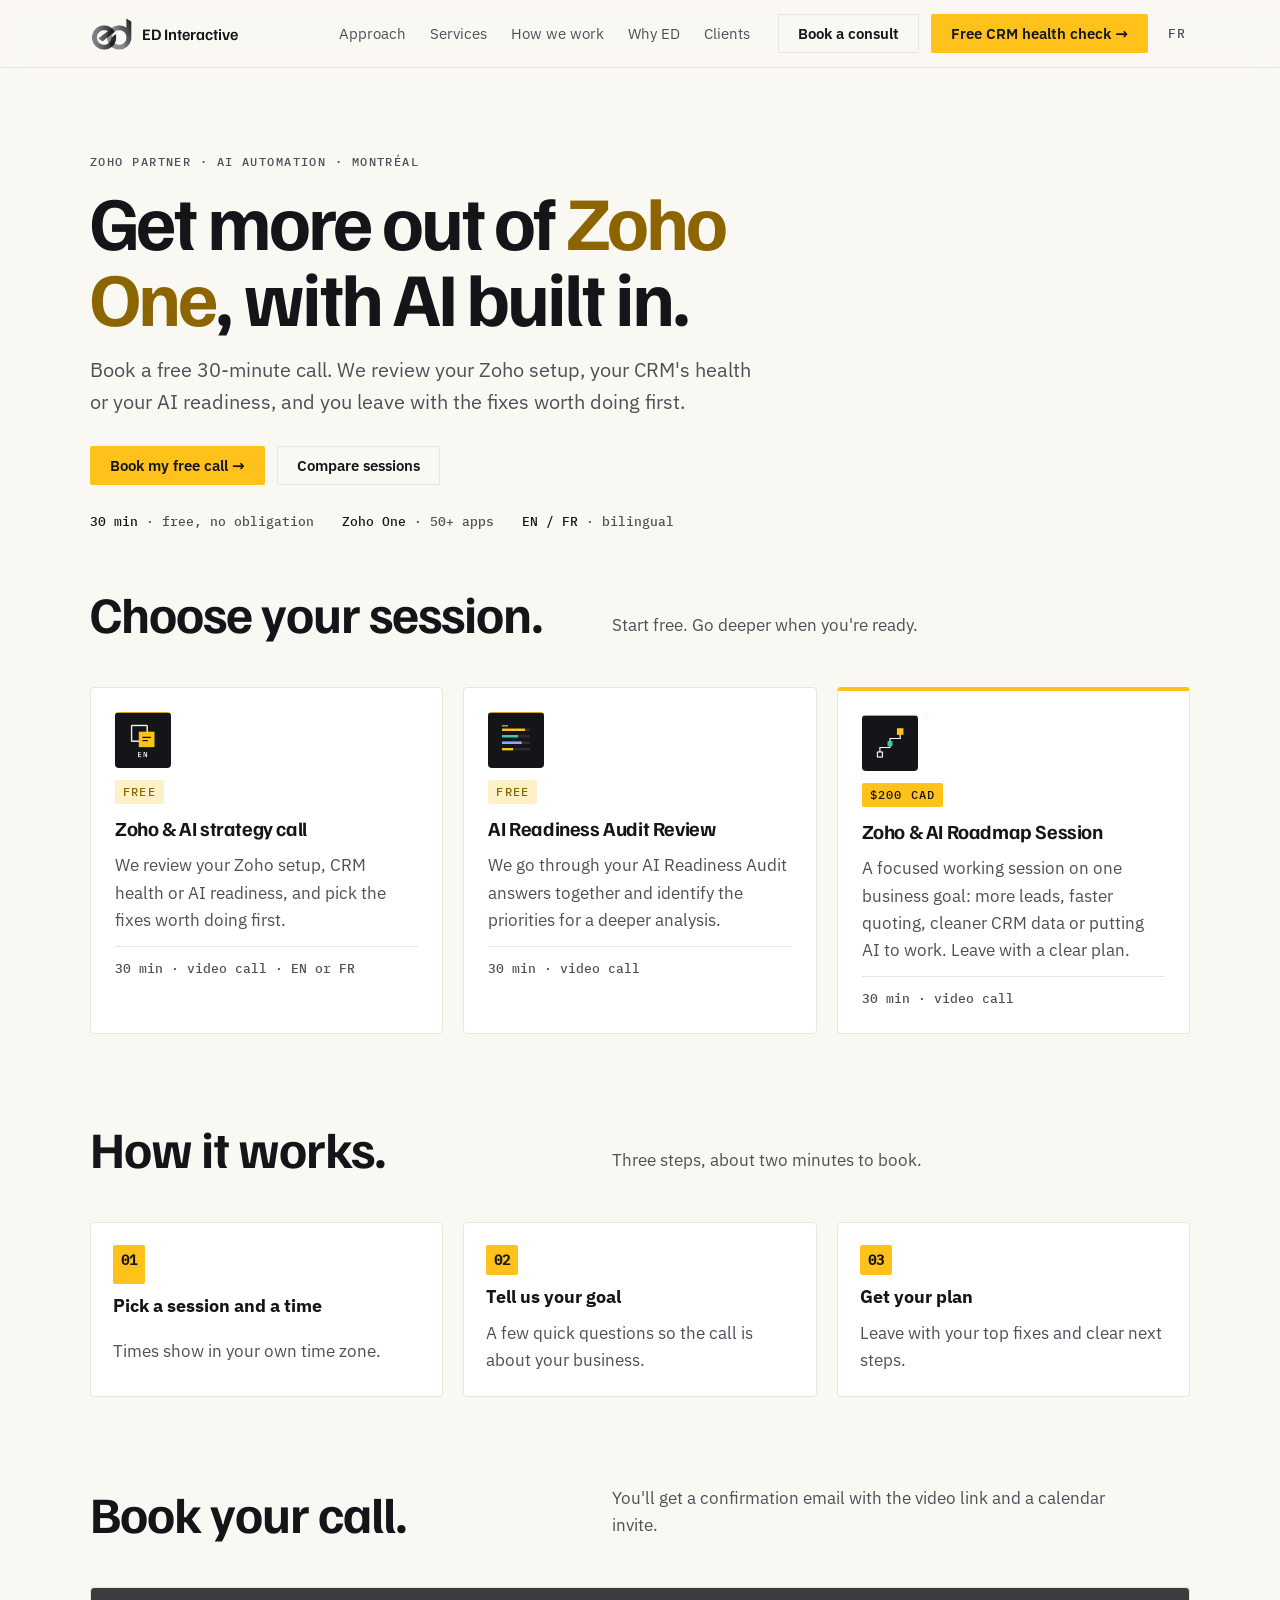
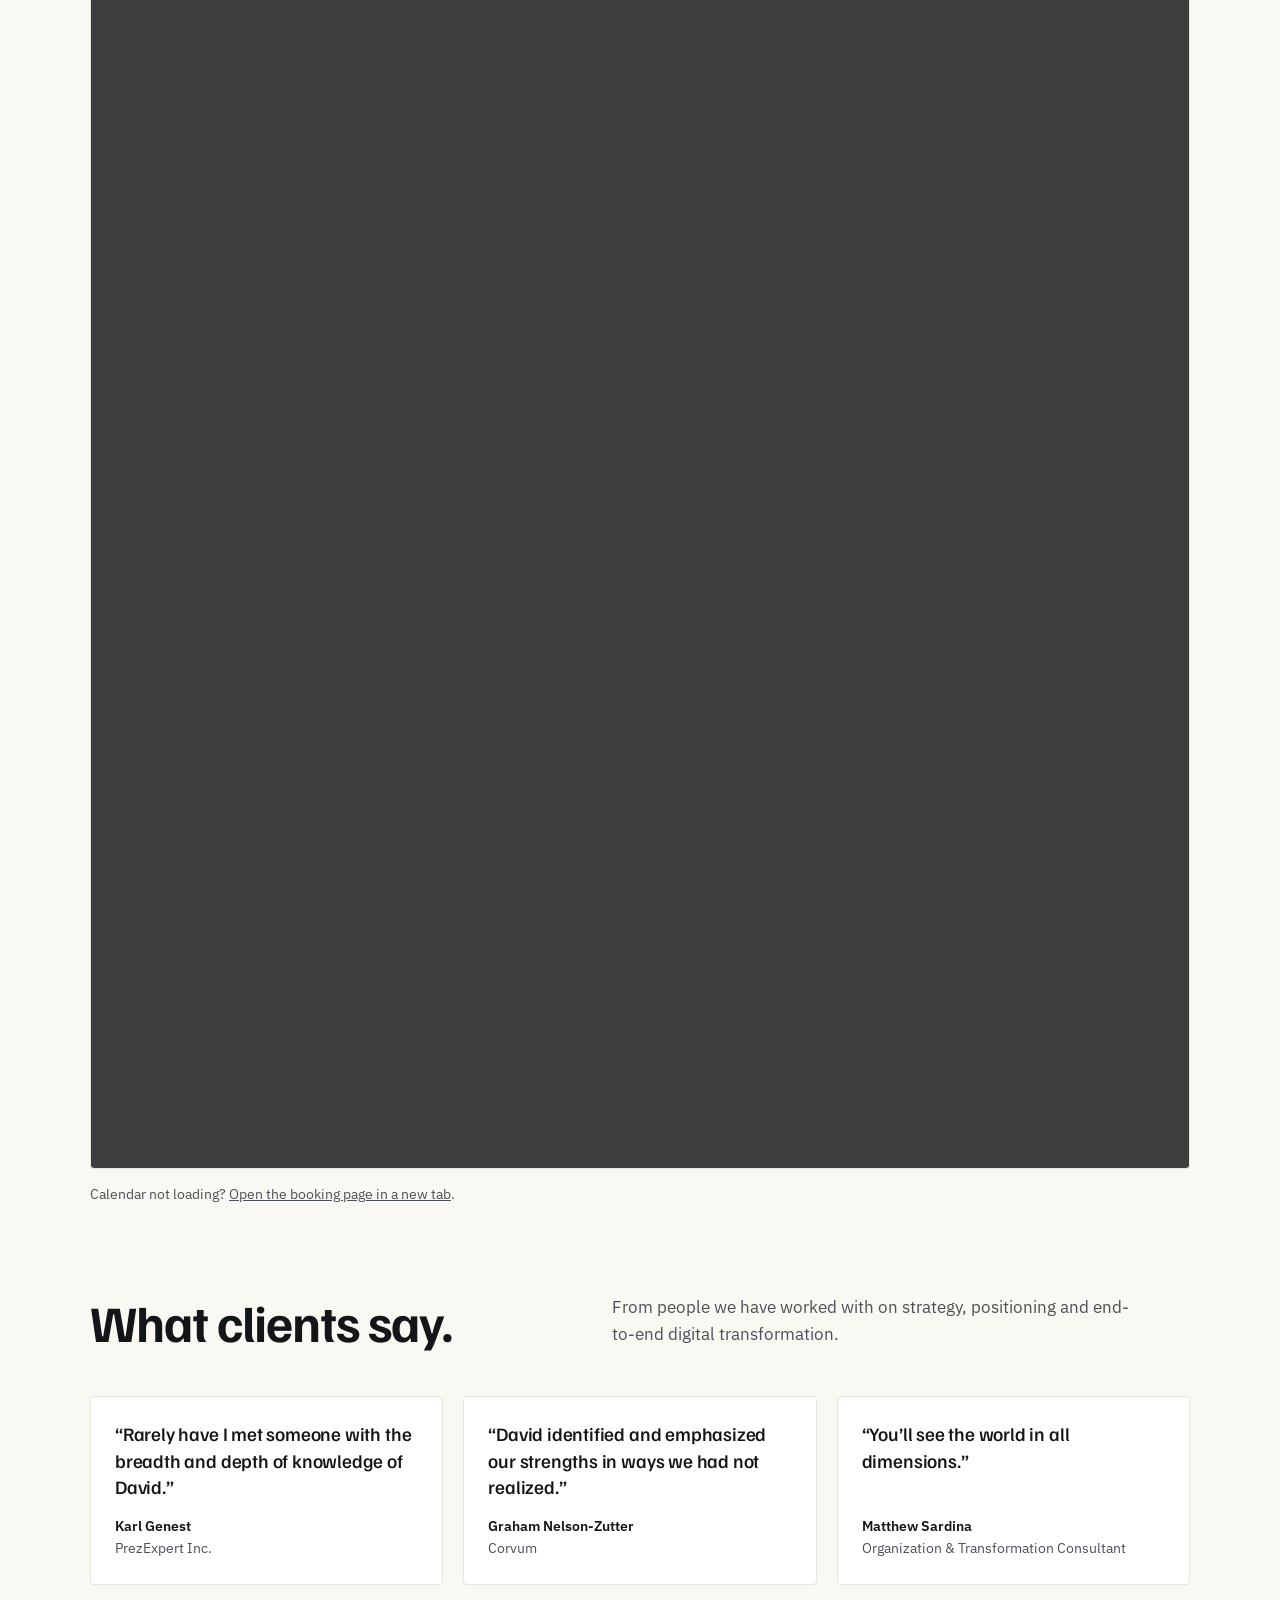
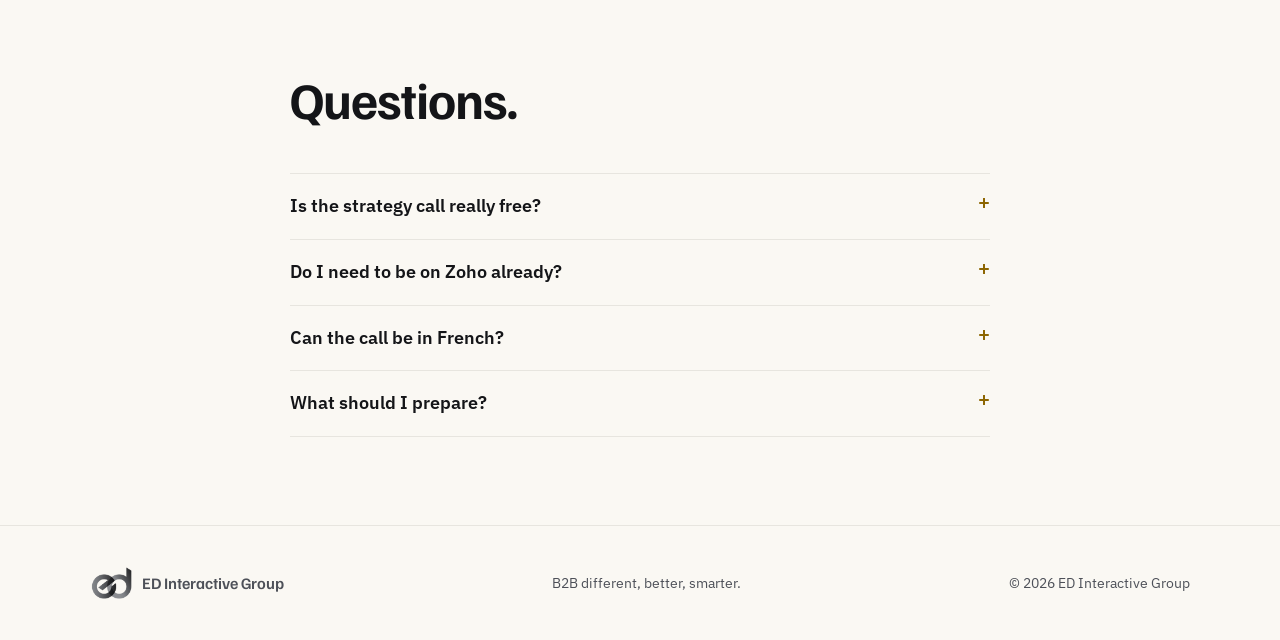
==== commit 1ce6e2c1: "Mobile header: show Book a consult, fix logo crop - Keep "Book a consult" visible on phones as a sol" ====
--- a/book/index.html
+++ b/book/index.html
@@ -22,8 +22,9 @@
 <link rel="apple-touch-icon" href="/assets/img/apple-touch-icon-180x180.png?v=2">
 <link rel="preload" href="/assets/fonts/familjen-grotesk.woff2" as="font" type="font/woff2" crossorigin>
 <link rel="preload" href="/assets/fonts/ibm-plex-sans.woff2" as="font" type="font/woff2" crossorigin>
-<link rel="stylesheet" href="/assets/css/site.css?v=8">
+<link rel="stylesheet" href="/assets/css/site.css?v=9">
 <link rel="stylesheet" href="/assets/css/book.css?v=1">
+<script src="/assets/js/book.js?v=1" defer></script>
 </head>
 <body>
 <header>
@@ -37,7 +38,7 @@
       <li><a href="/#voices">Clients</a></li>
     </ul>
     <a class="btn btn-ghost nav-consult" href="#book">Book a consult</a>
-    <a class="btn btn-primary" href="/health-check/">Free CRM health check →</a>
+    <a class="btn btn-primary" href="/health-check/"><span class="nav-full">Free CRM health check →</span><span class="nav-short">Health check</span></a>
     <a class="nav-lang" href="/fr/reserver/" hreflang="fr" lang="fr" title="Français">FR</a>
   </div>
 </header>
--- a/assets/css/site.css
+++ b/assets/css/site.css
@@ -1,265 +1,188 @@
-/* Self-hosted fonts (latin subset, SIL OFL). Inter for body, Inter Display for headings; Plex Mono kept for figures. */
-@font-face{font-family:"Inter";font-style:normal;font-weight:400;font-display:swap;src:url(/assets/fonts/inter-400.woff) format("woff")}
-@font-face{font-family:"Inter";font-style:normal;font-weight:500 700;font-display:swap;src:url(/assets/fonts/inter-600.woff) format("woff")}
-@font-face{font-family:"Inter Display";font-style:normal;font-weight:400 500;font-display:swap;src:url(/assets/fonts/inter-display-500.woff) format("woff")}
-@font-face{font-family:"Inter Display";font-style:normal;font-weight:600 800;font-display:swap;src:url(/assets/fonts/inter-display-600.woff) format("woff")}
+/* Self-hosted fonts (latin subset, from Google Fonts, SIL OFL). Served from our own domain: no render-blocking third-party request. */
+@font-face{font-family:"Familjen Grotesk";font-style:normal;font-weight:400 700;font-display:swap;src:url(/assets/fonts/familjen-grotesk.woff2) format("woff2");unicode-range:U+0000-00FF, U+0131, U+0152-0153, U+02BB-02BC, U+02C6, U+02DA, U+02DC, U+0304, U+0308, U+0329, U+2000-206F, U+20AC, U+2122, U+2191, U+2193, U+2212, U+2215, U+FEFF, U+FFFD}
+@font-face{font-family:"IBM Plex Sans";font-style:normal;font-weight:100 700;font-display:swap;src:url(/assets/fonts/ibm-plex-sans.woff2) format("woff2");unicode-range:U+0000-00FF, U+0131, U+0152-0153, U+02BB-02BC, U+02C6, U+02DA, U+02DC, U+0304, U+0308, U+0329, U+2000-206F, U+20AC, U+2122, U+2191, U+2193, U+2212, U+2215, U+FEFF, U+FFFD}
 @font-face{font-family:"IBM Plex Mono";font-style:normal;font-weight:400;font-display:swap;src:url(/assets/fonts/ibm-plex-mono-400.woff2) format("woff2");unicode-range:U+0000-00FF, U+0131, U+0152-0153, U+02BB-02BC, U+02C6, U+02DA, U+02DC, U+0304, U+0308, U+0329, U+2000-206F, U+20AC, U+2122, U+2191, U+2193, U+2212, U+2215, U+FEFF, U+FFFD}
 @font-face{font-family:"IBM Plex Mono";font-style:normal;font-weight:500;font-display:swap;src:url(/assets/fonts/ibm-plex-mono-500.woff2) format("woff2");unicode-range:U+0000-00FF, U+0131, U+0152-0153, U+02BB-02BC, U+02C6, U+02DA, U+02DC, U+0304, U+0308, U+0329, U+2000-206F, U+20AC, U+2122, U+2191, U+2193, U+2212, U+2215, U+FEFF, U+FFFD}
-/* ED brand v0.2 "Signal Gold" palette, soft-product layout: warm paper, rounded cards, soft shadows and gold glows,
-   dot-grid bands. Gold is fill only (buttons, bars, tags); Gold Deep for gold text on light. Pillars: Different=Gold, Better=Teal, Smarter=Sky. */
+/* Layout: ED brand v0.2 "Signal Gold" tokens (brand/tokens/brand-tokens.css). Warm paper and ink, gold as fill only (buttons, bars), Gold Deep for gold text on light; pillars Different=Gold, Better=Teal, Smarter=Sky; left-aligned editorial grid */
 :root{
-  --paper:#FAF8F3; --paper-2:#F4F1E8; --surface:#ffffff; --ink:#141518; --muted:#55585F; --line:#ECE9E1; --line-strong:#DEDAD0;
+  --paper:#FAF8F3; --surface:#ffffff; --ink:#141518; --muted:#4D5058; --line:#E7E5DF;
   --graphite:#141518; --on-graphite:#FAF8F3;
-  --gold:#FFC21A; --gold-hover:#FFCB3D; --on-gold:#141518;
+  --gold:#FFC21A; --on-gold:#141518;
   --signal:#8C6500; --signal-soft:#FFF1C7; --signal-on-dark:#FFC21A;
   --better:#0E7F72; --smarter:#3D6BFF;
   --good:#0E7F72; --warn:#8C6500;
-  --dot:#E4E0D6; --glow:rgba(255,194,26,.28);
-  --shadow-s:0 1px 2px rgba(20,21,24,.06),0 1px 1px rgba(20,21,24,.04);
-  --shadow-m:0 1px 2px rgba(20,21,24,.05),0 12px 32px -12px rgba(20,21,24,.14);
-  --display:"Inter Display", "Inter", "Helvetica Neue", Arial, sans-serif;
-  --body:"Inter", "Segoe UI", system-ui, sans-serif;
+  --display:"Familjen Grotesk", "Helvetica Neue", Arial, sans-serif;
+  --body:"IBM Plex Sans", "Segoe UI", system-ui, sans-serif;
   --mono:"IBM Plex Mono", ui-monospace, Menlo, monospace;
-  --radius-s:8px; --radius-m:14px; --radius-l:24px;
+  --radius-s:2px; --radius-m:4px;
   --logo-filter:none;
 }
 @media (prefers-color-scheme: dark){:root:not([data-theme="light"]){
-  --paper:#121316; --paper-2:#17181C; --surface:#1A1C20; --ink:#FAF8F3; --muted:#A3A6AD; --line:#2A2C31; --line-strong:#3A3C42;
+  --paper:#121316; --surface:#1A1C20; --ink:#FAF8F3; --muted:#9EA1A8; --line:#2A2C31;
   --graphite:#0C0D0F; --on-graphite:#FAF8F3;
   --signal:#FFC21A; --signal-soft:#3A3010; --signal-on-dark:#FFC21A;
   --better:#3CC9B4; --smarter:#8FA9FF; --good:#3CC9B4; --warn:#FFC21A;
-  --dot:#2A2C31; --glow:rgba(255,194,26,.14);
-  --shadow-s:0 1px 2px rgba(0,0,0,.4); --shadow-m:0 1px 2px rgba(0,0,0,.4),0 16px 40px -16px rgba(0,0,0,.6);
   --logo-filter:invert(1) brightness(1.15); color-scheme:dark }}
 :root[data-theme="dark"]{
-  --paper:#121316; --paper-2:#17181C; --surface:#1A1C20; --ink:#FAF8F3; --muted:#A3A6AD; --line:#2A2C31; --line-strong:#3A3C42;
+  --paper:#121316; --surface:#1A1C20; --ink:#FAF8F3; --muted:#9EA1A8; --line:#2A2C31;
   --graphite:#0C0D0F; --on-graphite:#FAF8F3;
   --signal:#FFC21A; --signal-soft:#3A3010; --signal-on-dark:#FFC21A;
   --better:#3CC9B4; --smarter:#8FA9FF; --good:#3CC9B4; --warn:#FFC21A;
-  --dot:#2A2C31; --glow:rgba(255,194,26,.14);
-  --shadow-s:0 1px 2px rgba(0,0,0,.4); --shadow-m:0 1px 2px rgba(0,0,0,.4),0 16px 40px -16px rgba(0,0,0,.6);
   --logo-filter:invert(1) brightness(1.15); color-scheme:dark }
 
 *{box-sizing:border-box}
-html{scroll-padding-top:84px}
-body{background:var(--paper);color:var(--ink);font:400 17px/1.6 var(--body);margin:0;-webkit-font-smoothing:antialiased;font-feature-settings:"cv11","ss01"}
+body{background:var(--paper);color:var(--ink);font:400 17px/1.6 var(--body);margin:0}
 .wrap{max-width:1180px;margin-inline:auto;padding-inline:clamp(16px,4vw,40px)}
-h1,h2,h3{font-family:var(--display);font-weight:600;text-wrap:balance;margin:0;letter-spacing:-.025em}
+h1,h2,h3{font-family:var(--display);text-wrap:balance;margin:0;letter-spacing:-.02em}
 p{margin:0}
 a{color:inherit}
 a:focus-visible,button:focus-visible,input:focus-visible,select:focus-visible{outline:2px solid var(--signal);outline-offset:3px}
-.eyebrow{font:600 12px/1 var(--body);letter-spacing:.08em;text-transform:uppercase;color:var(--muted)}
+.eyebrow{font:500 12px/1 var(--mono);letter-spacing:.12em;text-transform:uppercase;color:var(--muted)}
 
 /* nav */
-header{position:sticky;top:env(safe-area-inset-top,0px);z-index:5;background:color-mix(in srgb,var(--paper) 86%,transparent);backdrop-filter:blur(12px);-webkit-backdrop-filter:blur(12px);border-bottom:1px solid transparent;transition:border-color .2s,box-shadow .2s}
-header.scrolled{border-bottom-color:var(--line);box-shadow:0 6px 24px -18px rgba(20,21,24,.35)}
+header{position:sticky;top:env(safe-area-inset-top,0px);z-index:5;background:color-mix(in srgb,var(--paper) 88%,transparent);backdrop-filter:blur(10px);border-bottom:1px solid var(--line)}
 .nav{display:flex;align-items:center;gap:28px;padding-block:14px}
-.brand{display:flex;align-items:center;gap:10px;text-decoration:none;font:600 17px/1 var(--display);letter-spacing:-.01em}
-.mark{width:40px;height:31px;background:url("/assets/img/ed-logo.png") -9.6px -14px/59.3px no-repeat;filter:var(--logo-filter)}
-.nav ul{display:flex;gap:26px;list-style:none;margin:0 0 0 12px;padding:0;font-size:15px;font-weight:500;color:var(--ink)}
-.nav ul a{text-decoration:none;white-space:nowrap;opacity:.78;transition:opacity .15s}.nav ul a:hover{opacity:1}
-.nav ul + .btn{margin-left:auto}
-.btn{display:inline-flex;align-items:center;justify-content:center;gap:8px;border:0;border-radius:var(--radius-s);padding:12px 20px;font:600 15px/1 var(--body);text-decoration:none;cursor:pointer;transition:transform .15s,background-color .15s,box-shadow .15s}
+.brand{display:flex;align-items:center;gap:10px;text-decoration:none;font:600 16px/1 var(--display)}
+.mark{width:42px;height:34px;flex-shrink:0;background:url("/assets/img/ed-logo.png") -8px -12.6px/59.3px no-repeat;filter:var(--logo-filter)}
+.nav ul{display:flex;gap:24px;list-style:none;margin:0 0 0 auto;padding:0;font-size:15px;color:var(--muted)}
+.nav ul a{text-decoration:none;white-space:nowrap}.nav ul a:hover{color:var(--ink)}
+.btn{display:inline-flex;align-items:center;gap:8px;border:0;border-radius:var(--radius-s);padding:12px 20px;font:600 15px/1 var(--body);text-decoration:none;cursor:pointer;transition:transform .15s}
 .btn:hover{transform:translateY(-1px)}
-.btn-primary{background:var(--gold);color:var(--on-gold);box-shadow:inset 0 -1px 0 rgba(20,21,24,.14),0 1px 2px rgba(20,21,24,.12)}
-.btn-primary:hover{background:var(--gold-hover);box-shadow:inset 0 -1px 0 rgba(20,21,24,.14),0 8px 20px -8px var(--glow)}
-.btn-ghost{background:var(--surface);color:var(--ink);box-shadow:inset 0 0 0 1px var(--line-strong),var(--shadow-s)}
-.btn-ghost:hover{box-shadow:inset 0 0 0 1px var(--ink),var(--shadow-s)}
-.nav .btn{padding:11px 16px;font-size:14px}
+.btn-primary{background:var(--gold);color:var(--on-gold)}
+.btn-ghost{background:transparent;color:var(--ink);box-shadow:inset 0 0 0 1px var(--line)}
 .nav .nav-consult{margin-right:-16px}
 @media (max-width:1060px){.nav ul{display:none}.nav .btn{margin-left:auto}.nav .btn+.btn{margin-left:0}}
-@media (max-width:600px){.nav .nav-consult{display:none}.nav .nav-consult+.btn{margin-left:auto}}
+.nav-short{display:none}
 .nav .btn{white-space:nowrap}
 @media (max-width:420px){.nav .brand{font-size:0;gap:0}}
 /* Language switch (EN / FR), last item in the header. */
-.nav-lang{font:600 13px/1 var(--body);letter-spacing:.06em;color:var(--muted);text-decoration:none;padding:9px 10px;margin-left:-12px;border-radius:var(--radius-s)}
-.nav-lang:hover{color:var(--ink);background:var(--paper-2)}
+.nav-lang{font:500 13px/1 var(--mono);letter-spacing:.08em;color:var(--muted);text-decoration:none;padding:10px 4px;margin-left:-12px}
+.nav-lang:hover{color:var(--ink)}
 @media (min-width:1061px){.nav .brand{white-space:nowrap;flex-shrink:0}}
-@media (max-width:360px){.nav{gap:10px}.nav .btn{padding:11px 12px}}
+@media (max-width:360px){.nav{gap:10px}.nav .btn{padding:12px 14px}}
 @media (max-width:480px){.nav{gap:16px}.nav-lang{margin-left:-6px}}
 /* French labels run longer: drop the section links a little earlier. */
 @media (max-width:1180px){:lang(fr) .nav ul{display:none}:lang(fr) .nav .btn{margin-left:auto}:lang(fr) .nav .btn+.btn{margin-left:0}}
+/* Mobile: both CTAs stay visible. "Book a consult" becomes a solid ink button; the health check keeps gold with a short label. */
+@media (max-width:600px){.nav{gap:8px}.nav .brand{font-size:0;gap:0}.nav .nav-consult{margin:0 0 0 auto;background:var(--ink);color:var(--paper);box-shadow:none}.nav .nav-consult+.btn{margin-left:0}.nav .btn{padding:11px 12px;font-size:14px}.nav-full{display:none}.nav-short{display:inline}.nav-lang{margin-left:0;padding:10px 2px}}
+@media (max-width:360px){.nav .btn{padding:10px 9px;font-size:13px}}
 
 /* hero */
-.hero-band{position:relative;isolation:isolate}
-.hero-band::before{content:"";position:absolute;inset:0;z-index:-1;background-image:radial-gradient(var(--dot) 1.4px,transparent 1.6px);background-size:28px 28px;
-  -webkit-mask-image:radial-gradient(ellipse 70% 60% at 70% 40%,#000 20%,transparent 75%);mask-image:radial-gradient(ellipse 70% 60% at 70% 40%,#000 20%,transparent 75%)}
-.hero{display:grid;grid-template-columns:1.1fr .9fr;gap:56px;align-items:center;padding-block:72px 40px}
+.hero{display:grid;grid-template-columns:1.15fr .85fr;gap:56px;align-items:center;padding-block:72px 64px}
 .hero > *{min-width:0}
-.pill{display:inline-flex;align-items:center;gap:8px;padding:7px 12px;border-radius:999px;background:var(--surface);box-shadow:inset 0 0 0 1px var(--line-strong),var(--shadow-s);font:500 13px/1.2 var(--body);letter-spacing:0;text-transform:none;color:var(--ink)}
-.pill::before{content:"";width:7px;height:7px;border-radius:50%;background:var(--gold);box-shadow:0 0 0 3px var(--signal-soft)}
-.tagline{font-family:var(--display);font-weight:600;font-size:clamp(44px,6.4vw,84px);line-height:1;letter-spacing:-.035em;margin-top:24px}
+.tagline{font-family:var(--display);font-weight:700;font-size:clamp(44px,7vw,92px);line-height:.95;letter-spacing:-.04em;margin-top:18px}
 .tagline span{display:block}
-.tagline .b2b{font-weight:500;color:var(--muted)}
+.tagline .b2b{font-weight:400;color:var(--muted)}
 .tagline em{font-style:normal;color:var(--signal)}
 .tagline em.b{color:var(--better)}.tagline em.s{color:var(--smarter)}
-.lede{font-size:clamp(17px,1.5vw,19px);color:var(--muted);max-width:54ch;margin-top:24px}
+.lede{font-size:clamp(18px,1.6vw,20px);color:var(--muted);max-width:56ch;margin-top:26px}
 .lede strong{color:var(--ink);font-weight:600}
-.cta-row{display:flex;flex-wrap:wrap;gap:12px;margin-top:30px}
-.cta-row .btn{padding:14px 22px}
-.trust{display:flex;flex-wrap:wrap;gap:8px 22px;margin:20px 0 0;padding:0;list-style:none;font-size:14px;color:var(--muted)}
-.trust li{display:flex;align-items:center;gap:7px}
-.trust li::before{content:"";width:14px;height:14px;border-radius:50%;border:1.5px solid var(--good);background:radial-gradient(var(--good) 2.5px,transparent 3px)}
+.cta-row{display:flex;flex-wrap:wrap;gap:12px;margin-top:32px}
 
-.panel{position:relative;background:var(--surface);border:1px solid var(--line);border-radius:var(--radius-l);padding:24px;
-  box-shadow:0 1px 2px rgba(20,21,24,.05),0 40px 80px -40px rgba(20,21,24,.35),0 0 0 8px color-mix(in srgb,var(--surface) 55%,transparent),0 30px 90px -20px var(--glow)}
-.panel-head{display:flex;justify-content:space-between;align-items:center;gap:12px;border-bottom:1px solid var(--line);padding-bottom:14px}
+.panel{background:var(--surface);border:1px solid var(--line);border-radius:var(--radius-m);padding:22px;box-shadow:0 30px 60px -40px rgba(20,22,26,.45)}
+.panel-head{display:flex;justify-content:space-between;align-items:baseline;gap:12px;border-bottom:1px solid var(--line);padding-bottom:12px}
 .panel-head b{font:600 15px/1.2 var(--display)}
-.panel-head .eyebrow{font-size:11px;padding:5px 9px;border-radius:999px;background:var(--paper-2)}
-.score{display:flex;align-items:flex-end;gap:16px;margin-block:18px 16px}
-.score .num{font:600 64px/1 var(--display);letter-spacing:-.04em;font-variant-numeric:tabular-nums}
-.score .to{font:500 13px/1.4 var(--body);color:var(--muted)}
+.score{display:flex;align-items:flex-end;gap:16px;margin-block:18px 14px}
+.score .num{font:700 64px/1 var(--display);letter-spacing:-.04em;font-variant-numeric:tabular-nums}
+.score .to{font:500 13px/1.4 var(--mono);color:var(--muted)}
 .score .to b{color:var(--good)}
-.rows{display:grid;gap:12px;font-size:14px}
-.row{display:grid;grid-template-columns:1fr auto;gap:6px 12px;align-items:center}
+.rows{display:grid;gap:10px;font-size:14px}
+.row{display:grid;grid-template-columns:1fr auto;gap:4px 12px;align-items:center}
 .row .v{font:500 13px var(--mono);font-variant-numeric:tabular-nums}
-.bar{grid-column:1/-1;height:6px;background:var(--paper-2);border-radius:999px;overflow:hidden}
-.bar i{display:block;height:100%;background:var(--gold);border-radius:999px;animation:grow 1.2s cubic-bezier(.2,.7,.2,1) both}
+.bar{grid-column:1/-1;height:6px;background:var(--paper);border-radius:3px;overflow:hidden}
+.bar i{display:block;height:100%;background:var(--gold);border-radius:3px;animation:grow 1.2s ease-out both}
 .bar i.ok{background:var(--good)}
 @keyframes grow{from{width:0}}
-.panel-foot{margin-top:18px;font:400 12px/1.4 var(--body);color:var(--muted)}
-
-/* prompt bar (types example questions, opens the health check) */
-.prompt-wrap{padding-block:8px 56px}
-.prompt{display:flex;align-items:center;gap:14px;padding:10px 10px 10px 18px;border-radius:var(--radius-m);background:var(--surface);text-decoration:none;color:var(--ink);
-  box-shadow:inset 0 0 0 1px var(--line-strong),0 1px 2px rgba(20,21,24,.05),0 18px 50px -24px var(--glow);transition:box-shadow .2s,transform .2s}
-.prompt:hover{box-shadow:inset 0 0 0 1px var(--signal),0 1px 2px rgba(20,21,24,.05),0 22px 60px -22px var(--glow);transform:translateY(-1px)}
-.prompt svg{flex:none;color:var(--muted)}
-.prompt-text{flex:1;min-width:0;font-size:16px;white-space:nowrap;overflow:hidden;text-overflow:ellipsis}
-.prompt-text .typed{color:var(--ink)}
-.prompt-text .caret{display:inline-block;width:1.5px;height:1.1em;margin-left:1px;vertical-align:-.15em;background:var(--ink);animation:blink 1s steps(1) infinite}
-.prompt-text .hint{color:var(--muted);margin-left:10px;font-size:14px}
-.prompt .btn{flex:none;pointer-events:none}
-@keyframes blink{50%{opacity:0}}
-@media (max-width:640px){.prompt-text .hint{display:none}.prompt .btn{padding:11px 12px;font-size:14px}}
-@media (max-width:440px){.prompt .btn .long{display:none}}
+.panel-foot{margin-top:16px;font:400 12px/1.4 var(--mono);color:var(--muted)}
 
 /* app strip */
-.apps{border-block:1px solid var(--line);background:var(--paper)}
-.apps .wrap{display:flex;flex-wrap:wrap;gap:12px 36px;align-items:center;justify-content:center;padding-block:22px;font:600 15px var(--display);letter-spacing:-.01em;color:var(--muted)}
-.apps .wrap span:first-child{font:500 13px var(--body);letter-spacing:0;color:var(--muted);opacity:.8;flex-basis:100%;text-align:center}
-@media (min-width:900px){.apps .wrap span:first-child{flex-basis:auto}}
-
-/* scroll-reveal statement */
-.statement{padding-block:110px;background:linear-gradient(var(--paper),var(--paper-2) 40%,var(--paper))}
-.statement p{max-width:30ch;margin-inline:auto;text-align:center;font:500 clamp(26px,3.4vw,42px)/1.25 var(--display);letter-spacing:-.025em;color:var(--ink)}
-.statement p b{font-weight:600}
-.fx .statement .w{opacity:.18;transition:opacity .25s}
-.fx .statement .w.on{opacity:1}
-
-/* sections */
-section{padding-block:96px}
-.sec-head{display:grid;grid-template-columns:1fr 1.1fr;gap:40px;align-items:end;margin-bottom:48px}
-.sec-head h2{font-size:clamp(32px,4vw,50px);line-height:1.05}
-.sec-head p{color:var(--muted);max-width:52ch}
+.apps{border-block:1px solid var(--line)}
+.apps .wrap{display:flex;flex-wrap:wrap;gap:12px 32px;align-items:center;padding-block:20px;font:500 14px var(--mono);color:var(--muted)}
+.apps .wrap span:first-child{color:var(--ink)}
 
 /* pillars */
-.pillars{display:grid;grid-template-columns:repeat(3,1fr);gap:20px}
-.pillar{background:var(--surface);border:1px solid var(--line);border-radius:var(--radius-l);padding:28px;display:grid;gap:14px;align-content:start;box-shadow:var(--shadow-s);position:relative;overflow:hidden;transition:transform .25s,box-shadow .25s}
-.pillar::after{content:"";position:absolute;inset:0 0 auto;height:3px;background:var(--gold)}
-.pillar.better::after{background:var(--better)}.pillar.smarter::after{background:var(--smarter)}
-.pillar:hover{transform:translateY(-3px);box-shadow:var(--shadow-m)}
-.pillar h3{font-size:38px;font-weight:600;letter-spacing:-.035em}
+section{padding-block:88px}
+.sec-head{display:grid;grid-template-columns:1fr 1.2fr;gap:40px;align-items:end;margin-bottom:48px}
+.sec-head h2{font-size:clamp(32px,4vw,52px);line-height:1.02}
+.sec-head p{color:var(--muted);max-width:52ch}
+.pillars{display:grid;grid-template-columns:repeat(3,1fr);border-top:2px solid var(--ink)}
+.pillar{padding:28px 28px 8px 0;display:grid;gap:14px;align-content:start}
+.pillar + .pillar{padding-left:28px;border-left:1px solid var(--line)}
+.pillar h3{font-size:40px;font-weight:700;letter-spacing:-.03em}
 .pillar h3 em{font-style:normal;color:var(--signal)}
 .pillar p{color:var(--muted)}
 .pillar.better h3 em,.pillar.better li::before{color:var(--better);background-color:var(--better)}
 .pillar.smarter h3 em,.pillar.smarter li::before{color:var(--smarter);background-color:var(--smarter)}
 .pillar h3 em{background:none!important}
-.pillar ul{list-style:none;margin:6px 0 0;padding:16px 0 0;border-top:1px solid var(--line);display:grid;gap:8px;font-size:15px}
+.pillar ul{list-style:none;margin:0;padding:0;display:grid;gap:6px;font-size:15px}
 .pillar li::before{content:"";display:inline-block;width:6px;height:6px;border-radius:50%;background:var(--gold);margin-right:10px;vertical-align:middle}
 
-/* services: dark inset band with a sticky tab strip */
-.services{background:var(--graphite);color:var(--on-graphite);border:1px solid color-mix(in srgb,var(--on-graphite) 8%,transparent);margin-inline:clamp(8px,1.6vw,20px);border-radius:clamp(20px,3vw,36px);position:relative;overflow:clip}
-.services::before{content:"";position:absolute;inset:0;pointer-events:none;background-image:radial-gradient(color-mix(in srgb,var(--on-graphite) 12%,transparent) 1.2px,transparent 1.5px);background-size:28px 28px;
-  -webkit-mask-image:linear-gradient(#000,transparent 45%);mask-image:linear-gradient(#000,transparent 45%)}
-.services .wrap{position:relative}
+/* services */
+.services{background:var(--graphite);color:var(--on-graphite)}
 .services .sec-head p{color:color-mix(in srgb,var(--on-graphite) 70%,transparent)}
-.svc-tabs{position:sticky;top:76px;z-index:2;display:flex;gap:4px;padding:5px;margin-bottom:24px;border-radius:var(--radius-m);overflow-x:auto;scrollbar-width:none;
-  background:color-mix(in srgb,var(--graphite) 80%,#2a2c31);backdrop-filter:blur(10px);-webkit-backdrop-filter:blur(10px);box-shadow:inset 0 0 0 1px color-mix(in srgb,var(--on-graphite) 12%,transparent)}
-.svc-tabs::-webkit-scrollbar{display:none}
-.svc-tabs a{flex:1 0 auto;text-align:center;padding:10px 16px;border-radius:10px;font:500 14px/1 var(--body);text-decoration:none;color:color-mix(in srgb,var(--on-graphite) 65%,transparent);transition:background-color .2s,color .2s}
-.svc-tabs a:hover{color:var(--on-graphite)}
-.svc-tabs a.active{background:var(--on-graphite);color:var(--graphite)}
-.svc-grid{display:grid;grid-template-columns:repeat(2,1fr);gap:16px}
-.svc{background:color-mix(in srgb,var(--on-graphite) 4%,var(--graphite));border:1px solid color-mix(in srgb,var(--on-graphite) 10%,transparent);border-radius:var(--radius-l);padding:32px;display:grid;gap:14px;align-content:start;transition:border-color .25s,background-color .25s}
-.svc.active,.svc:hover{border-color:color-mix(in srgb,var(--gold) 55%,transparent);background:color-mix(in srgb,var(--on-graphite) 6%,var(--graphite))}
-.svc .eyebrow{justify-self:start;color:var(--on-gold);background:var(--gold);padding:6px 10px;border-radius:999px;font-size:11px}
+.svc-grid{display:grid;grid-template-columns:repeat(2,1fr);gap:1px;background:color-mix(in srgb,var(--on-graphite) 14%,transparent);border-radius:var(--radius-m);overflow:hidden}
+.svc{background:var(--graphite);padding:32px;display:grid;gap:14px;align-content:start}
+.svc .eyebrow{color:color-mix(in srgb,var(--on-graphite) 60%,transparent)}
 .svc h3{font-size:26px;font-weight:600}
 .svc p{color:color-mix(in srgb,var(--on-graphite) 75%,transparent);font-size:16px}
-.svc .out{font:400 14px/1.5 var(--body);color:var(--on-graphite);border-top:1px solid color-mix(in srgb,var(--on-graphite) 12%,transparent);padding-top:16px}
-.svc .out b{color:var(--signal-on-dark);font-weight:600}
+.svc .out{font:500 13px/1.5 var(--mono);color:var(--on-graphite);border-top:1px solid color-mix(in srgb,var(--on-graphite) 14%,transparent);padding-top:14px}
+.svc .out b{color:var(--signal-on-dark)}
 
 /* pipeline */
-.flow{display:grid;grid-template-columns:repeat(4,1fr);gap:16px;counter-reset:s;position:relative}
-.step{background:var(--surface);border:1px solid var(--line);border-radius:var(--radius-l);padding:24px;display:grid;gap:10px;align-content:start;position:relative;box-shadow:var(--shadow-s)}
+.flow{display:grid;grid-template-columns:repeat(4,1fr);gap:20px;counter-reset:s}
+.step{background:var(--surface);border:1px solid var(--line);border-radius:var(--radius-m);padding:22px;display:grid;gap:10px;align-content:start;position:relative}
 /* Step labels: yellow tag with ink text (yellow text alone is unreadable on the light paper). */
-.step::before{counter-increment:s;content:"Step " counter(s);justify-self:start;font:600 11px/1 var(--body);letter-spacing:.08em;text-transform:uppercase;background:var(--gold);color:var(--on-gold);padding:6px 10px;border-radius:999px}
+.step::before{counter-increment:s;content:"Step " counter(s);justify-self:start;font:600 12px/1 var(--mono);letter-spacing:.1em;text-transform:uppercase;background:var(--gold);color:var(--on-gold);padding:5px 8px;border-radius:var(--radius-s)}
 :lang(fr) .step::before{content:"Étape " counter(s)}
-.step + .step::after{content:"";position:absolute;left:-17px;top:36px;width:16px;border-top:1.5px dashed var(--line-strong)}
 .step h3{font-size:22px;font-weight:600}
 .step p{color:var(--muted);font-size:15px}
-.step code{font:500 12px var(--mono);color:var(--ink);background:var(--paper-2);border:1px solid var(--line);border-radius:6px;padding:2px 6px}
+.step code{font:500 12px var(--mono);color:var(--ink);background:var(--paper);border-radius:4px;padding:2px 6px}
 
 /* compare */
-.compare{overflow-x:auto;border:1px solid var(--line);border-radius:var(--radius-l);background:var(--surface);box-shadow:var(--shadow-m)}
+.compare{overflow-x:auto;border:1px solid var(--line);border-radius:var(--radius-m);background:var(--surface)}
 table{border-collapse:collapse;width:100%;min-width:620px;font-size:15px}
-th,td{text-align:left;padding:18px 22px;border-bottom:1px solid var(--line);vertical-align:top}
-tr:last-child td,tr:last-child th{border-bottom:0}
-thead th{font:600 12px var(--body);letter-spacing:.08em;text-transform:uppercase;color:var(--muted);background:var(--paper-2)}
-thead th:last-child{color:var(--ink)}
-thead th:last-child::before{content:"";display:inline-block;width:7px;height:7px;border-radius:50%;background:var(--gold);margin-right:8px;vertical-align:1px}
+th,td{text-align:left;padding:16px 20px;border-bottom:1px solid var(--line);vertical-align:top}
+tr:last-child td{border-bottom:0}
+thead th{font:500 12px var(--mono);letter-spacing:.1em;text-transform:uppercase;color:var(--muted)}
+thead th:last-child{color:var(--signal)}
 tbody th{font-weight:600;width:22%;font-family:var(--body);font-size:15px;letter-spacing:0;text-transform:none;color:var(--ink)}
 td:nth-child(2){color:var(--muted)}
-td:last-child{background:color-mix(in srgb,var(--signal-soft) 35%,transparent)}
 
 /* cta */
 .closer{display:grid;grid-template-columns:1fr 1fr;gap:48px;align-items:start}
 .closer > *{min-width:0}
-.closer h2{font-size:clamp(34px,4.2vw,54px);line-height:1.04}
+.closer h2{font-size:clamp(34px,4.4vw,58px);line-height:1}
 .closer p{color:var(--muted);margin-top:18px;max-width:46ch}
-.checks{list-style:none;padding:0;margin:24px 0 0;display:grid;gap:12px}
-.checks li{display:flex;gap:12px;align-items:flex-start}
-.checks li::before{content:"✓";flex:none;display:grid;place-items:center;width:22px;height:22px;border-radius:50%;background:color-mix(in srgb,var(--good) 14%,transparent);color:var(--good);font-weight:700;font-size:12px;margin-top:2px}
-form{background:var(--surface);border:1px solid var(--line);border-radius:var(--radius-l);padding:28px;display:grid;gap:16px;box-shadow:0 1px 2px rgba(20,21,24,.05),0 30px 80px -30px var(--glow)}
+.checks{list-style:none;padding:0;margin:24px 0 0;display:grid;gap:10px}
+.checks li{display:flex;gap:10px}.checks li::before{content:"✓";color:var(--good);font-weight:700}
+form{background:var(--surface);border:1px solid var(--line);border-radius:var(--radius-m);padding:28px;display:grid;gap:16px}
 label{display:grid;gap:6px;font-size:14px;font-weight:500}
 [hidden]{display:none!important}
-input,select{font:inherit;font-size:16px;padding:12px 14px;border:1px solid var(--line-strong);border-radius:var(--radius-s);background:var(--paper);color:var(--ink);width:100%;transition:border-color .15s,box-shadow .15s}
-input:focus,select:focus{border-color:var(--signal);box-shadow:0 0 0 4px var(--signal-soft)}
-.form-msg{font:500 13px var(--body);color:var(--good)}
+input,select{font:inherit;font-size:16px;padding:12px 14px;border:1px solid var(--line);border-radius:var(--radius-s);background:var(--paper);color:var(--ink);width:100%}
+.form-msg{font:500 13px var(--mono);color:var(--good)}
 .form-actions{display:flex;flex-wrap:wrap;gap:12px}.form-actions .btn{flex:1 1 auto;justify-content:center}
 
 footer{border-top:1px solid var(--line);padding-block:40px;color:var(--muted);font-size:14px}
 footer .wrap{display:flex;flex-wrap:wrap;gap:16px 40px;justify-content:space-between;align-items:center}
 
-/* scroll-in (only when JS has added .fx to <html>) */
-.fx .rv{opacity:0;transform:translateY(18px);transition:opacity .6s cubic-bezier(.2,.7,.2,1),transform .6s cubic-bezier(.2,.7,.2,1)}
-.fx .rv.in{opacity:1;transform:none}
-
 @media (max-width:900px){
   .hero,.sec-head,.closer{grid-template-columns:1fr}
-  .hero{gap:40px;padding-block:48px 32px}
+  .hero{gap:40px;padding-block:48px}
   .pillars{grid-template-columns:1fr}
+  .pillar,.pillar + .pillar{padding:24px 0;border-left:0;border-bottom:1px solid var(--line)}
   .flow{grid-template-columns:1fr 1fr}
-  .step + .step::after{display:none}
   .svc-grid{grid-template-columns:1fr}
-  .svc-tabs{top:68px}
-  section{padding-block:72px}
-  .statement{padding-block:80px}
+  section{padding-block:64px}
 }
-@media (max-width:520px){.flow{grid-template-columns:1fr}.svc{padding:24px}.pillar{padding:24px}}
-@media (prefers-reduced-motion:reduce){
-  .bar i,.prompt-text .caret{animation:none}
-  .btn,.pillar,.prompt{transition:none}
-  .fx .rv{opacity:1;transform:none;transition:none}
-  .fx .statement .w{opacity:1}
-}
+@media (max-width:520px){.flow{grid-template-columns:1fr}.svc{padding:24px}}
+@media (prefers-reduced-motion:reduce){.bar i{animation:none}.btn{transition:none}}
 
 .w15{width:15%}.w31{width:31%}.w44{width:44%}.w72{width:72%}
 .flush-top{padding-top:0}
 .voices{display:grid;grid-template-columns:repeat(3,1fr);gap:20px}
-.voice{background:var(--surface);border:1px solid var(--line);border-radius:var(--radius-l);padding:28px;display:grid;gap:18px;align-content:space-between;margin:0;box-shadow:var(--shadow-s)}
-.voice blockquote{margin:0;font:500 19px/1.45 var(--display);letter-spacing:-.01em}
-.voice figcaption{font-size:14px;color:var(--muted);padding-top:16px;border-top:1px solid var(--line)}
+.voice{background:var(--surface);border:1px solid var(--line);border-radius:var(--radius-m);padding:24px;display:grid;gap:14px;align-content:space-between;margin:0}
+.voice blockquote{margin:0;font:500 19px/1.4 var(--display);letter-spacing:-.01em}
+.voice figcaption{font-size:14px;color:var(--muted)}
 .voice figcaption b{display:block;color:var(--ink);font-weight:600}
 .team{display:flex;flex-wrap:wrap;gap:12px 40px;margin-top:40px;padding-top:24px;border-top:1px solid var(--line);font-size:15px}
 .team b{display:block;font:600 17px/1.3 var(--display)}
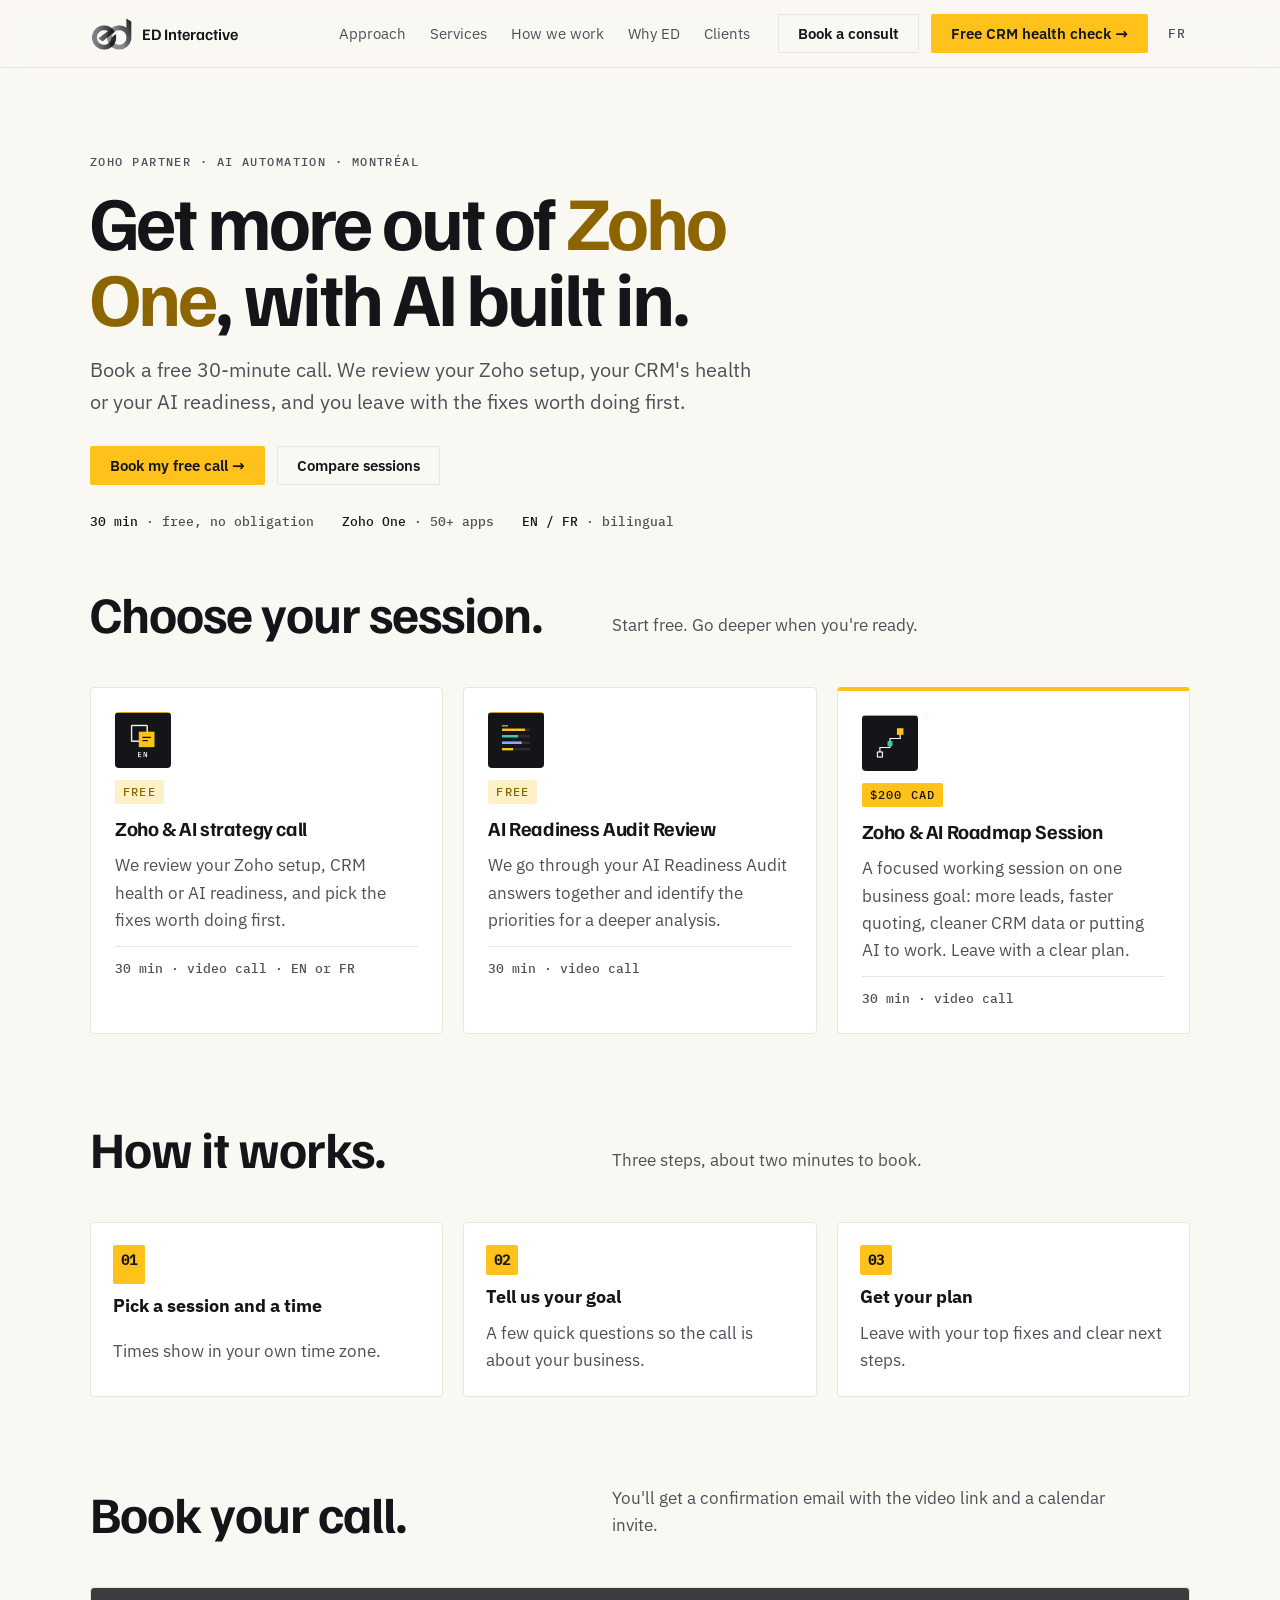
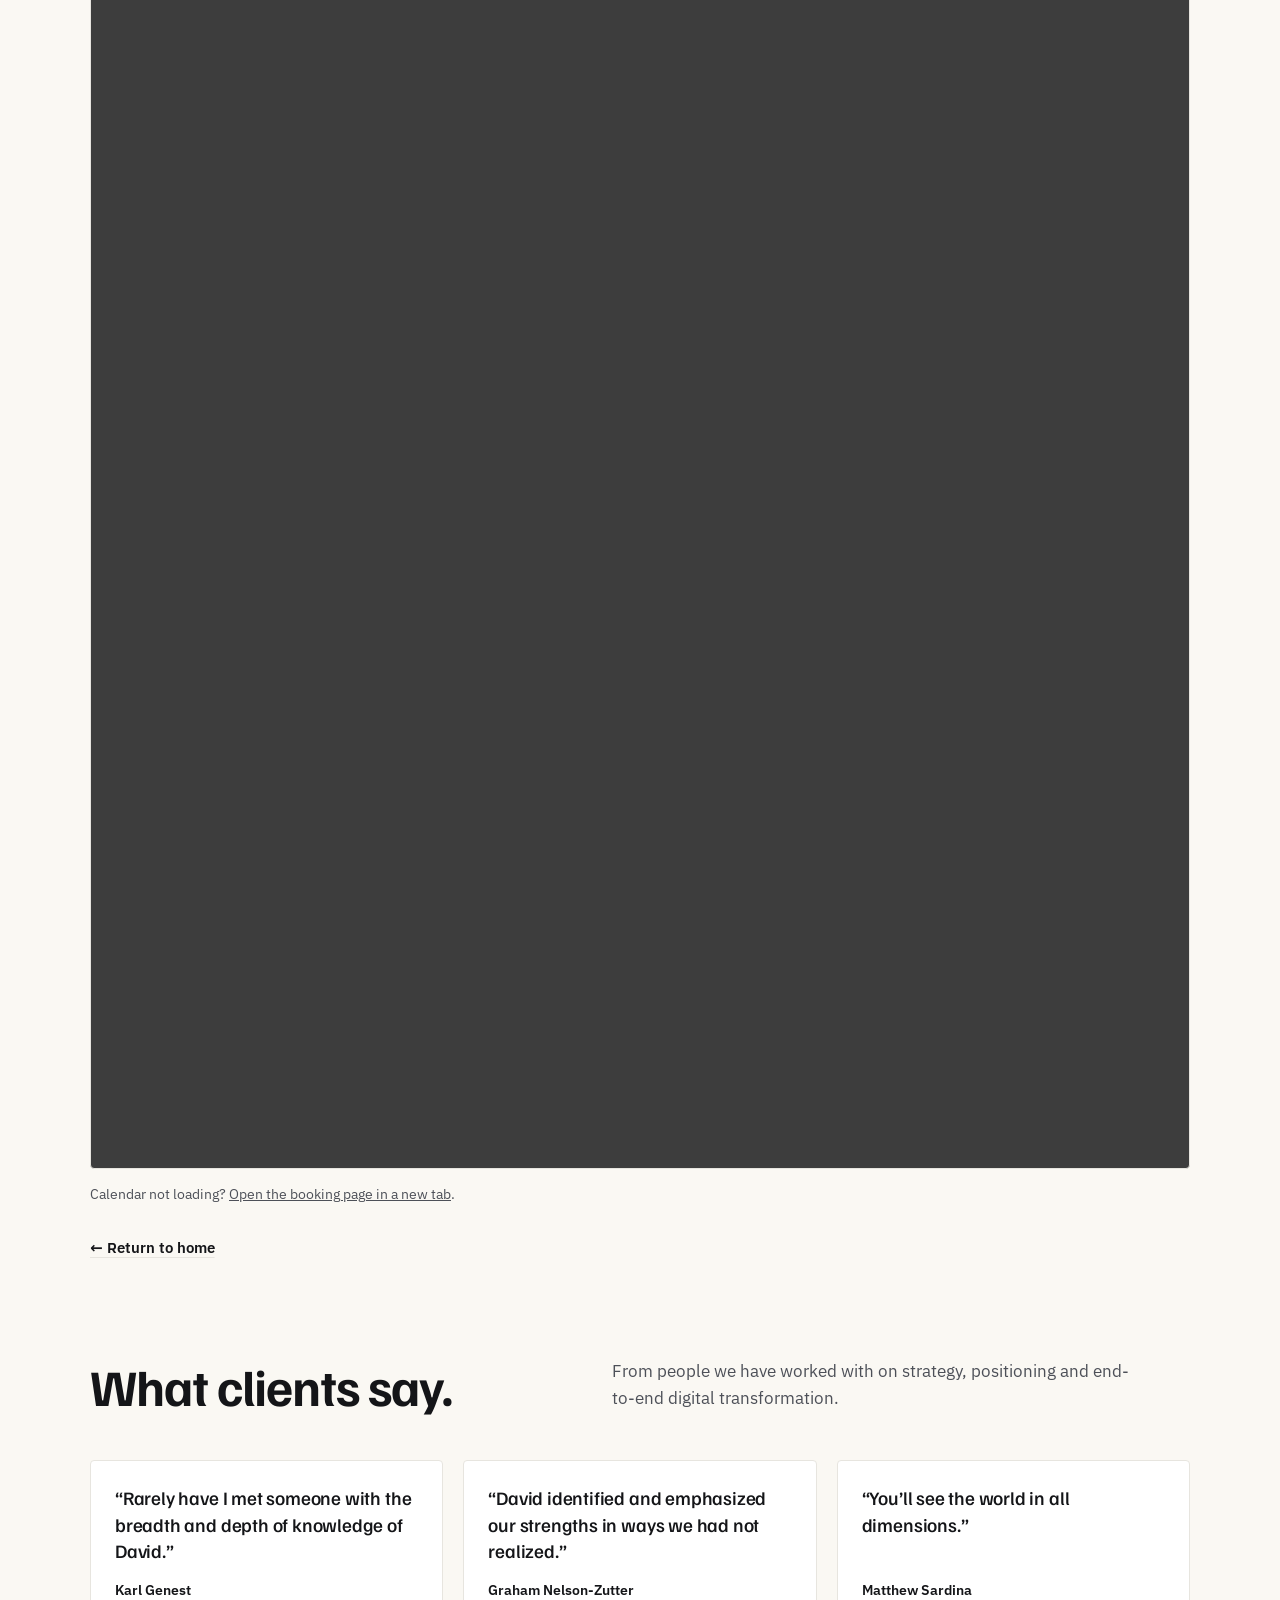
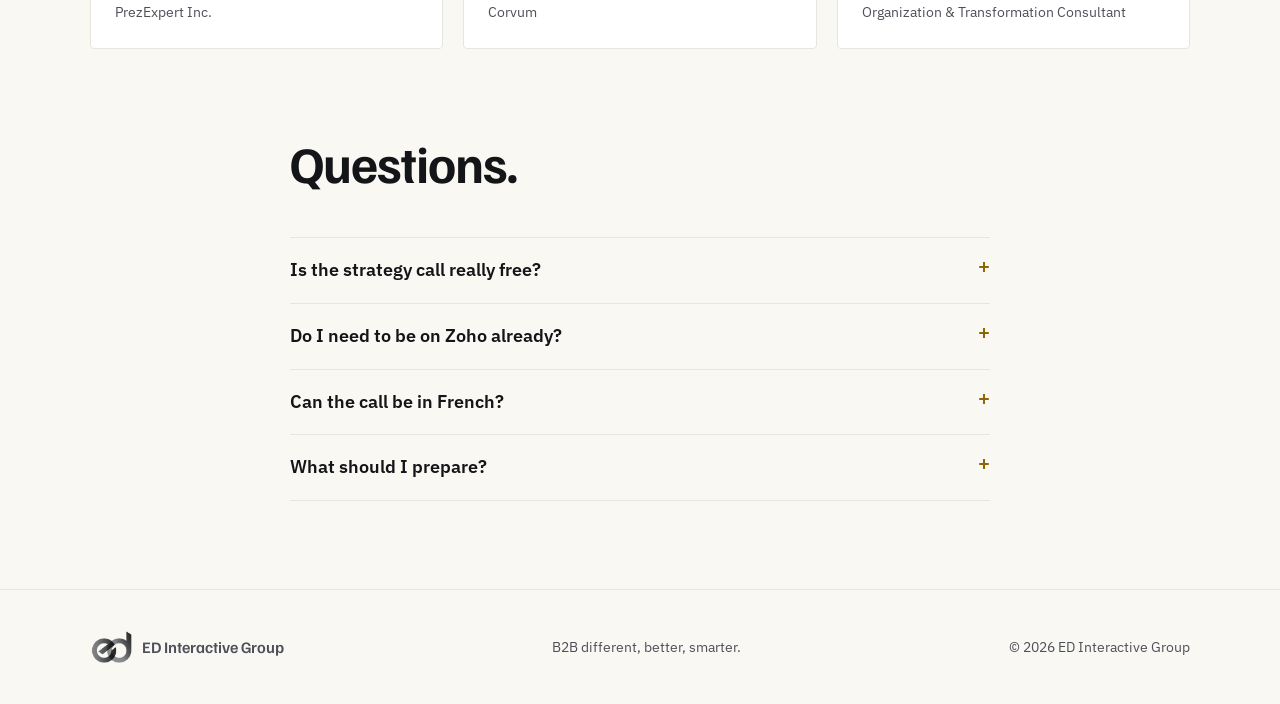
==== commit 49ac2e6a: "Booking pages: add a Return to home link under the calendar Gives visitors a clear way out if they d" ====
--- a/book/index.html
+++ b/book/index.html
@@ -23,7 +23,7 @@
 <link rel="preload" href="/assets/fonts/familjen-grotesk.woff2" as="font" type="font/woff2" crossorigin>
 <link rel="preload" href="/assets/fonts/ibm-plex-sans.woff2" as="font" type="font/woff2" crossorigin>
 <link rel="stylesheet" href="/assets/css/site.css?v=9">
-<link rel="stylesheet" href="/assets/css/book.css?v=1">
+<link rel="stylesheet" href="/assets/css/book.css?v=2">
 <script src="/assets/js/book.js?v=1" defer></script>
 </head>
 <body>
@@ -117,6 +117,7 @@
         <iframe src="https://bookings.edinteractive.digital/portal-embed#/scheduler" title="Book a call with ED Interactive Group" loading="lazy" referrerpolicy="strict-origin-when-cross-origin"></iframe>
       </div>
       <p class="bkg-fallback">Calendar not loading? <a href="https://bookings.edinteractive.digital/" target="_blank" rel="noopener">Open the booking page in a new tab</a>.</p>
+      <p class="bkg-home"><a href="/">← Return to home</a></p>
     </div>
   </section>
 
--- a/assets/css/book.css
+++ b/assets/css/book.css
@@ -38,3 +38,5 @@
 .bkg-faq p{color:var(--muted);margin:10px 0 0;max-width:68ch}
 
 @media (max-width:900px){.bkg-sessions,.bkg-steps{grid-template-columns:1fr}.bkg-embed iframe{height:1400px}}
+/* Way out of the booking section, under the embed. */
+.bkg-home{margin-top:20px;font-size:15px}.bkg-home a{display:inline-flex;align-items:center;min-height:44px;font-weight:600;color:var(--ink);text-decoration:underline;text-underline-offset:4px;text-decoration-color:var(--line)}.bkg-home a:hover{text-decoration-color:var(--ink)}
